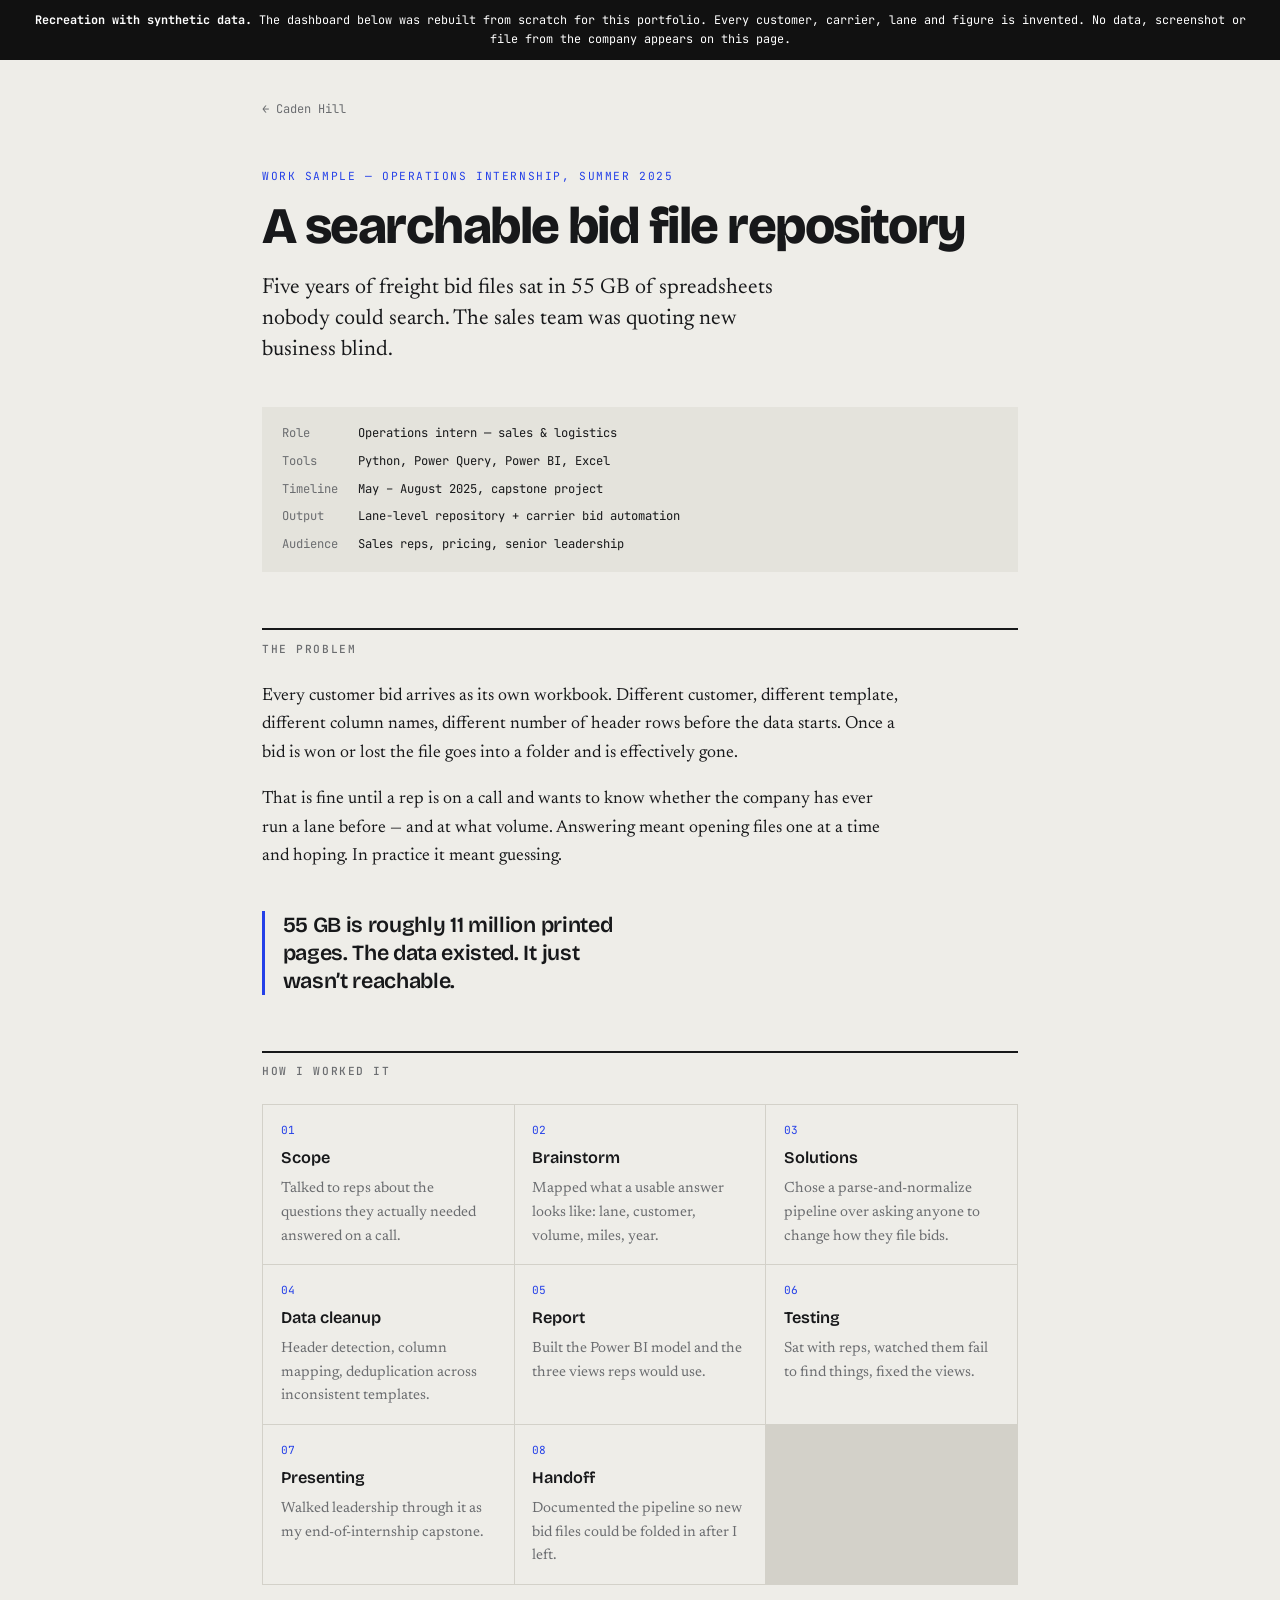
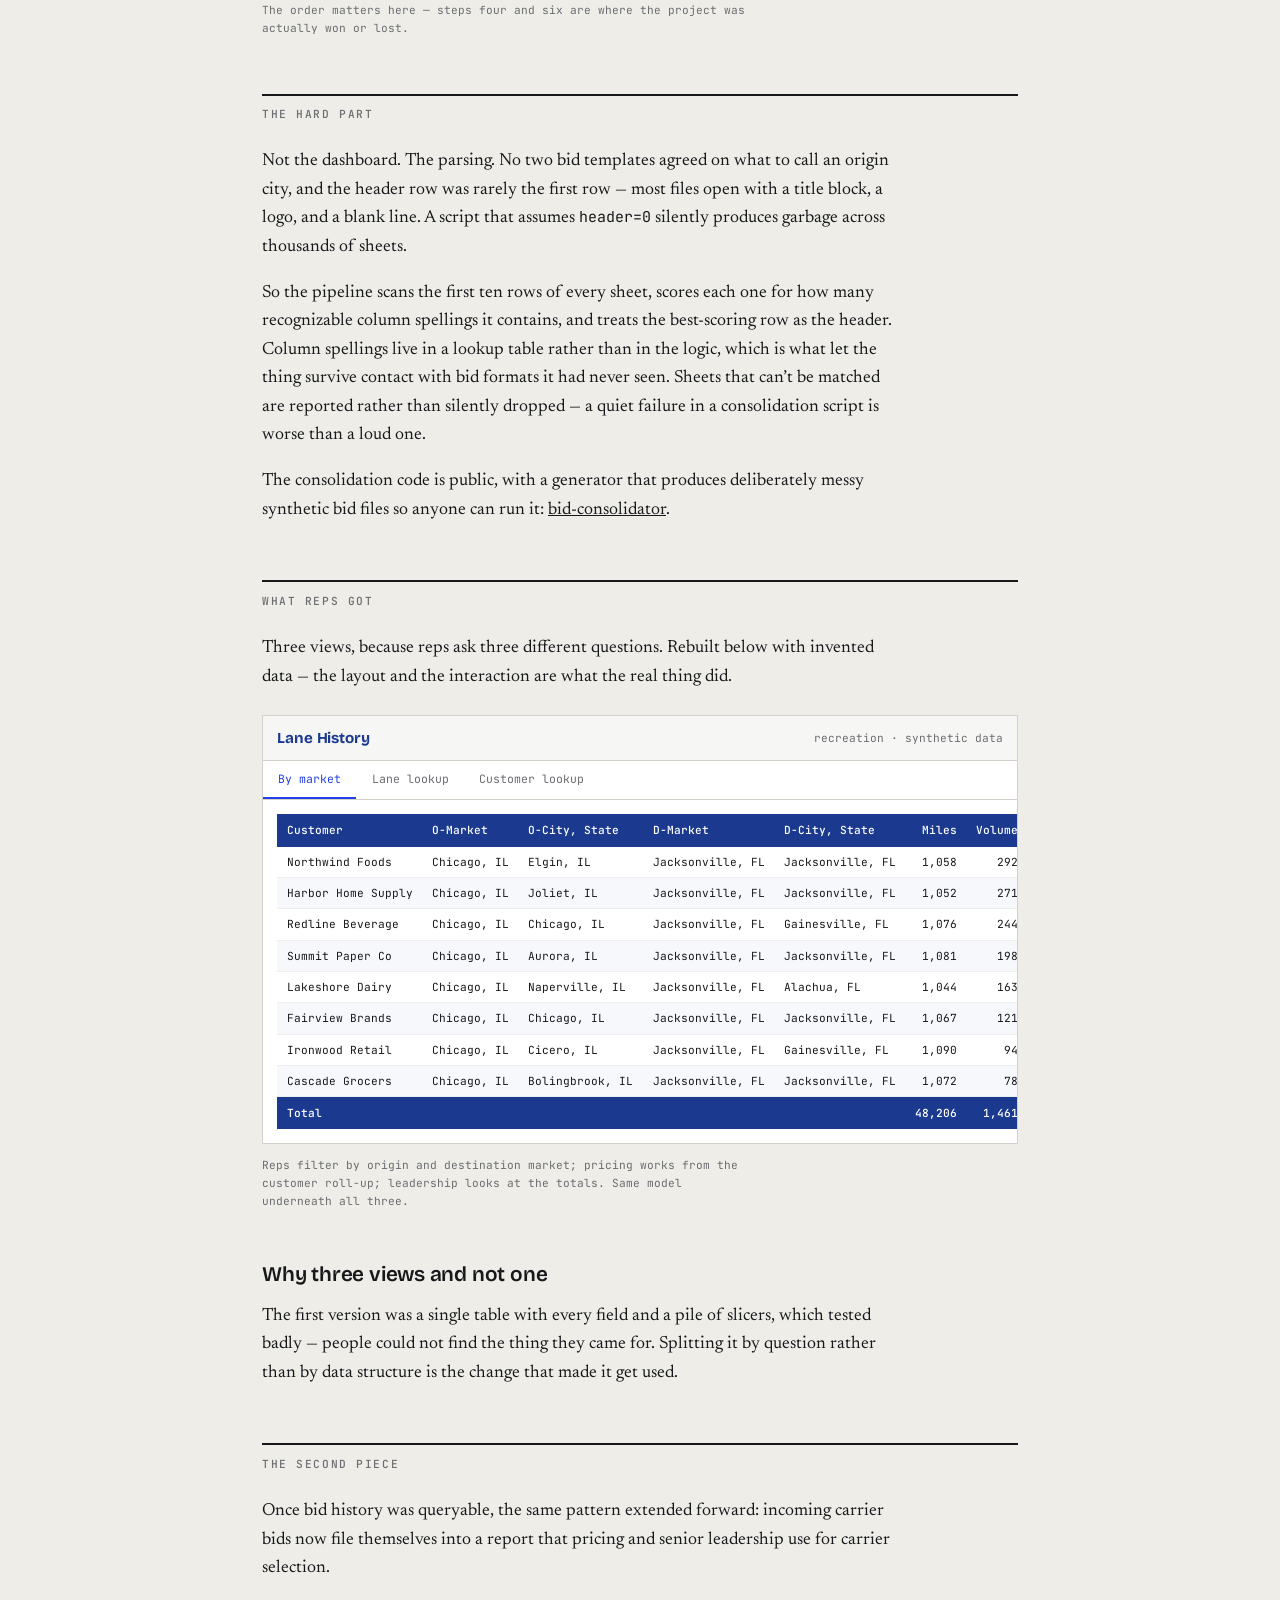
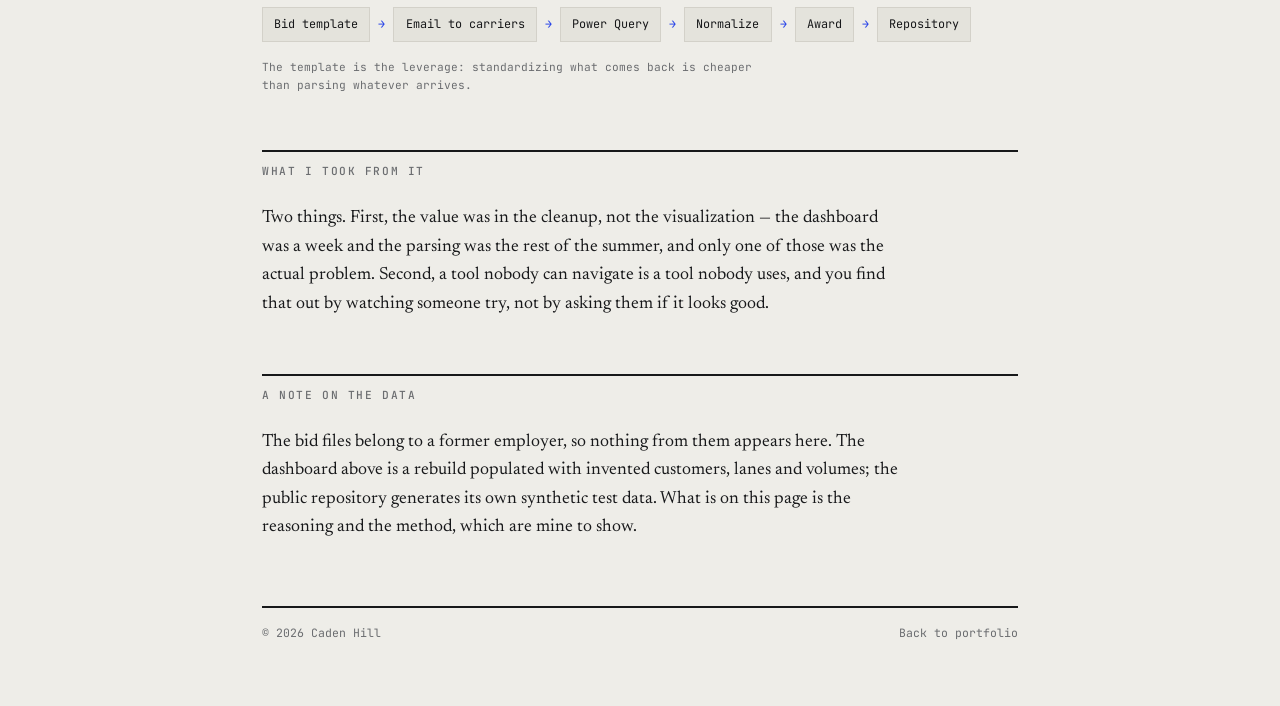
==== bid-repository.html @ 640c2d79 "Add files via upload" ====
<!DOCTYPE html>
<html lang="en">
<head>
<meta charset="utf-8">
<meta name="viewport" content="width=device-width, initial-scale=1">
<title>Searchable bid file repository — Caden Hill</title>
<meta name="description" content="Case study: turning 55 GB of unsearchable freight bid files into a lane-level Power BI repository the sales team could actually query.">

<link rel="preconnect" href="https://fonts.googleapis.com">
<link rel="preconnect" href="https://fonts.gstatic.com" crossorigin>
<link href="https://fonts.googleapis.com/css2?family=Bricolage+Grotesque:opsz,wght@12..96,400;12..96,600;12..96,800&family=Newsreader:ital,opsz,wght@0,6..72,400;0,6..72,500;1,6..72,400&family=JetBrains+Mono:wght@400;500&display=swap" rel="stylesheet">

<style>
  :root{
    --paper:#EEEDE8; --paper-2:#E4E3DC; --ink:#17181A; --muted:#6B6D70;
    --rule:#D3D1C9; --accent:#2440E8;
    --display:"Bricolage Grotesque",system-ui,sans-serif;
    --body:"Newsreader",Georgia,serif;
    --mono:"JetBrains Mono",ui-monospace,monospace;
  }
  *{box-sizing:border-box;}
  body{
    margin:0; background:var(--paper); color:var(--ink);
    font-family:var(--body); font-size:clamp(1rem,.95rem + .2vw,1.1rem);
    line-height:1.62; -webkit-font-smoothing:antialiased;
  }
  a{color:inherit;}
  :focus-visible{outline:2px solid var(--accent); outline-offset:3px;}

  .notice{
    background:#111; color:#fff; font-family:var(--mono);
    font-size:.74rem; line-height:1.6; padding:11px 20px; text-align:center;
  }
  .notice strong{color:#fff;}

  .wrap{max-width:820px; margin:0 auto; padding:0 clamp(1.25rem,5vw,2rem);}

  .back{
    display:inline-block; font-family:var(--mono); font-size:.75rem;
    text-decoration:none; color:var(--muted); margin:2.5rem 0 3rem;
  }
  .back:hover{color:var(--accent);}

  .eyebrow{
    font-family:var(--mono); font-size:.7rem; letter-spacing:.14em;
    text-transform:uppercase; color:var(--accent); margin:0 0 1rem;
  }
  h1{
    font-family:var(--display); font-weight:800;
    font-size:clamp(2.1rem,1.6rem + 2.4vw,3.2rem); line-height:1;
    letter-spacing:-.03em; margin:0 0 1.25rem;
  }
  .dek{
    font-size:clamp(1.1rem,1rem + .5vw,1.35rem); line-height:1.45;
    max-width:44ch; margin:0 0 2.5rem;
  }

  .spec{
    font-family:var(--mono); font-size:.76rem; background:var(--paper-2);
    padding:1.1rem 1.25rem; margin:0 0 3.5rem;
  }
  .spec dl{margin:0; display:grid; grid-template-columns:auto 1fr; gap:.5rem 1.25rem;}
  .spec dt{color:var(--muted);}
  .spec dd{margin:0;}

  h2{
    font-family:var(--mono); font-size:.7rem; letter-spacing:.14em;
    text-transform:uppercase; color:var(--muted); font-weight:500;
    border-top:2px solid var(--ink); padding-top:.6rem;
    margin:3.5rem 0 1.5rem;
  }
  h3{
    font-family:var(--display); font-weight:600;
    font-size:1.3rem; letter-spacing:-.01em; margin:2rem 0 .6rem;
  }
  p{margin:0 0 1.1rem; max-width:64ch;}
  .pull{
    font-family:var(--display); font-weight:600; font-size:1.35rem;
    line-height:1.3; letter-spacing:-.015em; max-width:26ch;
    border-left:3px solid var(--accent); padding-left:1.1rem;
    margin:2.5rem 0;
  }

  /* process sequence — order carries meaning here */
  ol.process{
    list-style:none; counter-reset:step; margin:0 0 1rem; padding:0;
    display:grid; grid-template-columns:repeat(auto-fit,minmax(210px,1fr)); gap:1px;
    background:var(--rule); border:1px solid var(--rule);
  }
  ol.process li{
    counter-increment:step; background:var(--paper); padding:1rem 1.1rem;
  }
  ol.process li::before{
    content:counter(step,decimal-leading-zero);
    display:block; font-family:var(--mono); font-size:.7rem;
    color:var(--accent); margin-bottom:.35rem;
  }
  ol.process b{font-family:var(--display); font-weight:600; font-size:1.02rem;}
  ol.process span{display:block; font-size:.92rem; color:var(--muted); margin-top:.2rem;}

  /* flow */
  .flow{
    display:flex; flex-wrap:wrap; align-items:center; gap:.5rem;
    font-family:var(--mono); font-size:.74rem; margin:1.5rem 0 1rem;
  }
  .flow i{font-style:normal; border:1px solid var(--rule); padding:.45rem .7rem; background:var(--paper-2);}
  .flow em{font-style:normal; color:var(--accent);}

  /* dashboard recreation */
  .demo{border:1px solid var(--rule); background:#fff; margin:1.5rem 0 .75rem; overflow:hidden;}
  .demo-bar{
    display:flex; align-items:center; justify-content:space-between; gap:1rem;
    background:#F6F6F4; border-bottom:1px solid var(--rule); padding:.6rem .9rem;
    font-family:var(--mono); font-size:.7rem; color:var(--muted);
  }
  .demo-bar b{font-family:var(--display); font-size:.95rem; color:#1B3A8F; letter-spacing:-.01em;}
  .tabs{display:flex; gap:0; border-bottom:1px solid var(--rule); flex-wrap:wrap;}
  .tabs button{
    font-family:var(--mono); font-size:.72rem; background:none; border:none;
    border-bottom:2px solid transparent; padding:.65rem .95rem; cursor:pointer; color:var(--muted);
  }
  .tabs button[aria-selected="true"]{color:var(--accent); border-bottom-color:var(--accent);}
  .demo-body{padding:.9rem; overflow-x:auto;}
  table{border-collapse:collapse; width:100%; font-family:var(--mono); font-size:.7rem; min-width:560px;}
  thead th{
    background:#1B3A8F; color:#fff; text-align:left; font-weight:500;
    padding:.45rem .6rem; white-space:nowrap;
  }
  tbody td{padding:.38rem .6rem; border-bottom:1px solid #EEE; white-space:nowrap;}
  tbody tr:nth-child(even){background:#F7F8FB;}
  td.num, th.num{text-align:right;}
  tfoot td{background:#1B3A8F; color:#fff; padding:.42rem .6rem; font-weight:500;}
  .caption{font-family:var(--mono); font-size:.7rem; color:var(--muted); margin:0 0 3rem; max-width:70ch;}

  footer{
    border-top:2px solid var(--ink); margin:4rem 0 0; padding:1rem 0 4rem;
    font-family:var(--mono); font-size:.72rem; color:var(--muted);
    display:flex; flex-wrap:wrap; gap:.5rem 1.5rem; justify-content:space-between;
  }
  footer a{text-decoration:none;}
  footer a:hover{color:var(--accent);}
</style>
</head>
<body>

<div class="notice">
  <strong>Recreation with synthetic data.</strong>
  The dashboard below was rebuilt from scratch for this portfolio. Every customer, carrier,
  lane and figure is invented. No data, screenshot or file from the company appears on this page.
</div>

<div class="wrap">

  <a class="back" href="index.html">&larr; Caden Hill</a>

  <p class="eyebrow">Work sample &mdash; operations internship, summer 2025</p>
  <h1>A searchable bid file repository</h1>
  <p class="dek">Five years of freight bid files sat in 55 GB of spreadsheets nobody could search. The sales team was quoting new business blind.</p>

  <div class="spec">
    <dl>
      <dt>Role</dt><dd>Operations intern &mdash; sales &amp; logistics</dd>
      <dt>Tools</dt><dd>Python, Power Query, Power BI, Excel</dd>
      <dt>Timeline</dt><dd>May &ndash; August 2025, capstone project</dd>
      <dt>Output</dt><dd>Lane-level repository + carrier bid automation</dd>
      <dt>Audience</dt><dd>Sales reps, pricing, senior leadership</dd>
    </dl>
  </div>

  <h2>The problem</h2>
  <p>Every customer bid arrives as its own workbook. Different customer, different template, different column names, different number of header rows before the data starts. Once a bid is won or lost the file goes into a folder and is effectively gone.</p>
  <p>That is fine until a rep is on a call and wants to know whether the company has ever run a lane before &mdash; and at what volume. Answering meant opening files one at a time and hoping. In practice it meant guessing.</p>

  <p class="pull">55 GB is roughly 11 million printed pages. The data existed. It just wasn&rsquo;t reachable.</p>

  <h2>How I worked it</h2>
  <ol class="process">
    <li><b>Scope</b><span>Talked to reps about the questions they actually needed answered on a call.</span></li>
    <li><b>Brainstorm</b><span>Mapped what a usable answer looks like: lane, customer, volume, miles, year.</span></li>
    <li><b>Solutions</b><span>Chose a parse-and-normalize pipeline over asking anyone to change how they file bids.</span></li>
    <li><b>Data cleanup</b><span>Header detection, column mapping, deduplication across inconsistent templates.</span></li>
    <li><b>Report</b><span>Built the Power BI model and the three views reps would use.</span></li>
    <li><b>Testing</b><span>Sat with reps, watched them fail to find things, fixed the views.</span></li>
    <li><b>Presenting</b><span>Walked leadership through it as my end-of-internship capstone.</span></li>
    <li><b>Handoff</b><span>Documented the pipeline so new bid files could be folded in after I left.</span></li>
  </ol>
  <p class="caption">The order matters here &mdash; steps four and six are where the project was actually won or lost.</p>

  <h2>The hard part</h2>
  <p>Not the dashboard. The parsing. No two bid templates agreed on what to call an origin city, and the header row was rarely the first row &mdash; most files open with a title block, a logo, and a blank line. A script that assumes <span style="font-family:var(--mono);font-size:.85em">header=0</span> silently produces garbage across thousands of sheets.</p>
  <p>So the pipeline scans the first ten rows of every sheet, scores each one for how many recognizable column spellings it contains, and treats the best-scoring row as the header. Column spellings live in a lookup table rather than in the logic, which is what let the thing survive contact with bid formats it had never seen. Sheets that can&rsquo;t be matched are reported rather than silently dropped &mdash; a quiet failure in a consolidation script is worse than a loud one.</p>
  <p>The consolidation code is public, with a generator that produces deliberately messy synthetic bid files so anyone can run it: <a href="https://github.com/YOURHANDLE/YOURHANDLE.github.io/tree/main/bid-consolidator">bid-consolidator</a>.</p>

  <h2>What reps got</h2>
  <p>Three views, because reps ask three different questions. Rebuilt below with invented data &mdash; the layout and the interaction are what the real thing did.</p>

  <div class="demo">
    <div class="demo-bar">
      <b>Lane History</b>
      <span>recreation &middot; synthetic data</span>
    </div>
    <div class="tabs" role="tablist">
      <button role="tab" aria-selected="true" data-view="market">By market</button>
      <button role="tab" aria-selected="false" data-view="lane">Lane lookup</button>
      <button role="tab" aria-selected="false" data-view="customer">Customer lookup</button>
    </div>
    <div class="demo-body">
      <table id="grid">
        <thead></thead>
        <tbody></tbody>
        <tfoot></tfoot>
      </table>
    </div>
  </div>
  <p class="caption">Reps filter by origin and destination market; pricing works from the customer roll-up; leadership looks at the totals. Same model underneath all three.</p>

  <h3>Why three views and not one</h3>
  <p>The first version was a single table with every field and a pile of slicers, which tested badly &mdash; people could not find the thing they came for. Splitting it by question rather than by data structure is the change that made it get used.</p>

  <h2>The second piece</h2>
  <p>Once bid history was queryable, the same pattern extended forward: incoming carrier bids now file themselves into a report that pricing and senior leadership use for carrier selection.</p>
  <div class="flow">
    <i>Bid template</i><em>&rarr;</em><i>Email to carriers</i><em>&rarr;</em><i>Power Query</i><em>&rarr;</em><i>Normalize</i><em>&rarr;</em><i>Award</i><em>&rarr;</em><i>Repository</i>
  </div>
  <p class="caption">The template is the leverage: standardizing what comes back is cheaper than parsing whatever arrives.</p>

  <h2>What I took from it</h2>
  <p>Two things. First, the value was in the cleanup, not the visualization &mdash; the dashboard was a week and the parsing was the rest of the summer, and only one of those was the actual problem. Second, a tool nobody can navigate is a tool nobody uses, and you find that out by watching someone try, not by asking them if it looks good.</p>

  <h2>A note on the data</h2>
  <p>The bid files belong to a former employer, so nothing from them appears here. The dashboard above is a rebuild populated with invented customers, lanes and volumes; the public repository generates its own synthetic test data. What is on this page is the reasoning and the method, which are mine to show.</p>

  <footer>
    <span>&copy; 2026 Caden Hill</span>
    <span><a href="index.html">Back to portfolio</a></span>
  </footer>
</div>

<script>
const DATA = {
  market: {
    cols: ["Customer", "O-Market", "O-City, State", "D-Market", "D-City, State", "Miles", "Volume", "Year"],
    num: [5, 6, 7],
    rows: [
      ["Northwind Foods", "Chicago, IL", "Elgin, IL", "Jacksonville, FL", "Jacksonville, FL", "1,058", "292", "2021"],
      ["Harbor Home Supply", "Chicago, IL", "Joliet, IL", "Jacksonville, FL", "Jacksonville, FL", "1,052", "271", "2021"],
      ["Redline Beverage", "Chicago, IL", "Chicago, IL", "Jacksonville, FL", "Gainesville, FL", "1,076", "244", "2020"],
      ["Summit Paper Co", "Chicago, IL", "Aurora, IL", "Jacksonville, FL", "Jacksonville, FL", "1,081", "198", "2021"],
      ["Lakeshore Dairy", "Chicago, IL", "Naperville, IL", "Jacksonville, FL", "Alachua, FL", "1,044", "163", "2019"],
      ["Fairview Brands", "Chicago, IL", "Chicago, IL", "Jacksonville, FL", "Jacksonville, FL", "1,067", "121", "2021"],
      ["Ironwood Retail", "Chicago, IL", "Cicero, IL", "Jacksonville, FL", "Gainesville, FL", "1,090", "94", "2018"],
      ["Cascade Grocers", "Chicago, IL", "Bolingbrook, IL", "Jacksonville, FL", "Jacksonville, FL", "1,072", "78", "2020"]
    ],
    foot: ["Total", "", "", "", "", "48,206", "1,461", ""]
  },
  lane: {
    cols: ["Lane", "Lane count", "Volume", "Miles"],
    num: [1, 2, 3],
    rows: [
      ["Aurora, IL &rarr; Jacksonville, FL", "6", "412", "6,486"],
      ["Bolingbrook, IL &rarr; Gainesville, FL", "4", "188", "4,288"],
      ["Chicago, IL &rarr; Alachua, FL", "3", "141", "3,132"],
      ["Cicero, IL &rarr; Jacksonville, FL", "3", "97", "3,270"],
      ["Elgin, IL &rarr; Jacksonville, FL", "5", "292", "5,290"],
      ["Joliet, IL &rarr; Jacksonville, FL", "2", "271", "2,104"],
      ["Naperville, IL &rarr; Gainesville, FL", "2", "163", "2,088"],
      ["Waukegan, IL &rarr; Ocala, FL", "1", "34", "1,112"]
    ],
    foot: ["Total", "26", "1,598", "27,770"]
  },
  customer: {
    cols: ["Customer", "Lane count", "Volume", "Miles"],
    num: [1, 2, 3],
    rows: [
      ["Harbor Home Supply", "4,061", "182,318", "4,203,364"],
      ["Northwind Foods", "3,092", "155,855", "3,882,960"],
      ["Redline Beverage", "2,078", "141,096", "2,926,763"],
      ["Ironwood Retail", "1,719", "92,617", "2,372,795"],
      ["Cascade Grocers", "1,614", "94,878", "1,953,868"],
      ["Summit Paper Co", "1,163", "88,052", "1,325,059"],
      ["Fairview Brands", "1,045", "77,134", "1,479,359"],
      ["Lakeshore Dairy", "802", "71,159", "946,296"]
    ],
    foot: ["Total", "15,574", "903,109", "19,090,464"]
  }
};

const grid = document.getElementById("grid");

function render(view) {
  const d = DATA[view];
  grid.tHead.innerHTML = "<tr>" + d.cols
    .map((c, i) => `<th class="${d.num.includes(i) ? "num" : ""}">${c}</th>`).join("") + "</tr>";
  grid.tBodies[0].innerHTML = d.rows
    .map(r => "<tr>" + r.map((c, i) => `<td class="${d.num.includes(i) ? "num" : ""}">${c}</td>`).join("") + "</tr>")
    .join("");
  grid.tFoot.innerHTML = "<tr>" + d.foot
    .map((c, i) => `<td class="${d.num.includes(i) ? "num" : ""}">${c}</td>`).join("") + "</tr>";
}

document.querySelectorAll(".tabs button").forEach(btn => {
  btn.addEventListener("click", () => {
    document.querySelectorAll(".tabs button")
      .forEach(b => b.setAttribute("aria-selected", String(b === btn)));
    render(btn.dataset.view);
  });
});

render("market");
</script>

</body>
</html>
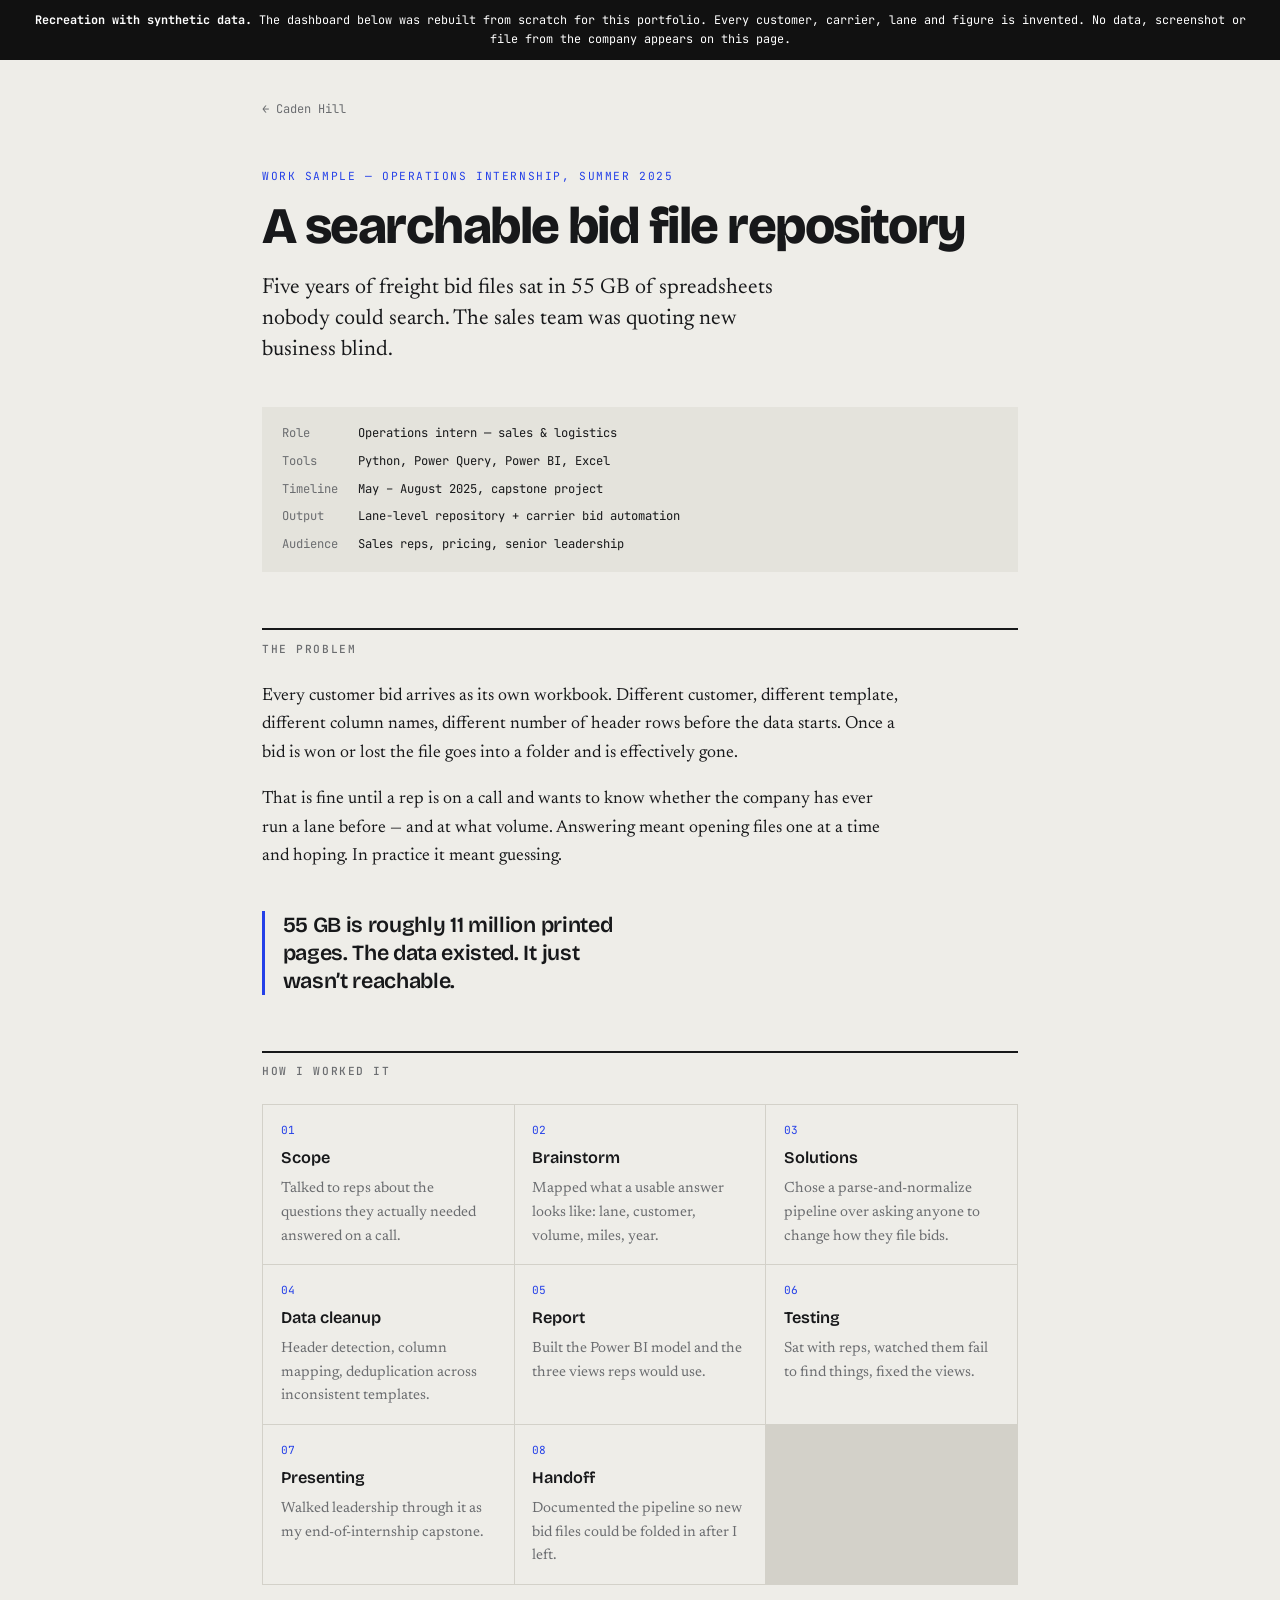
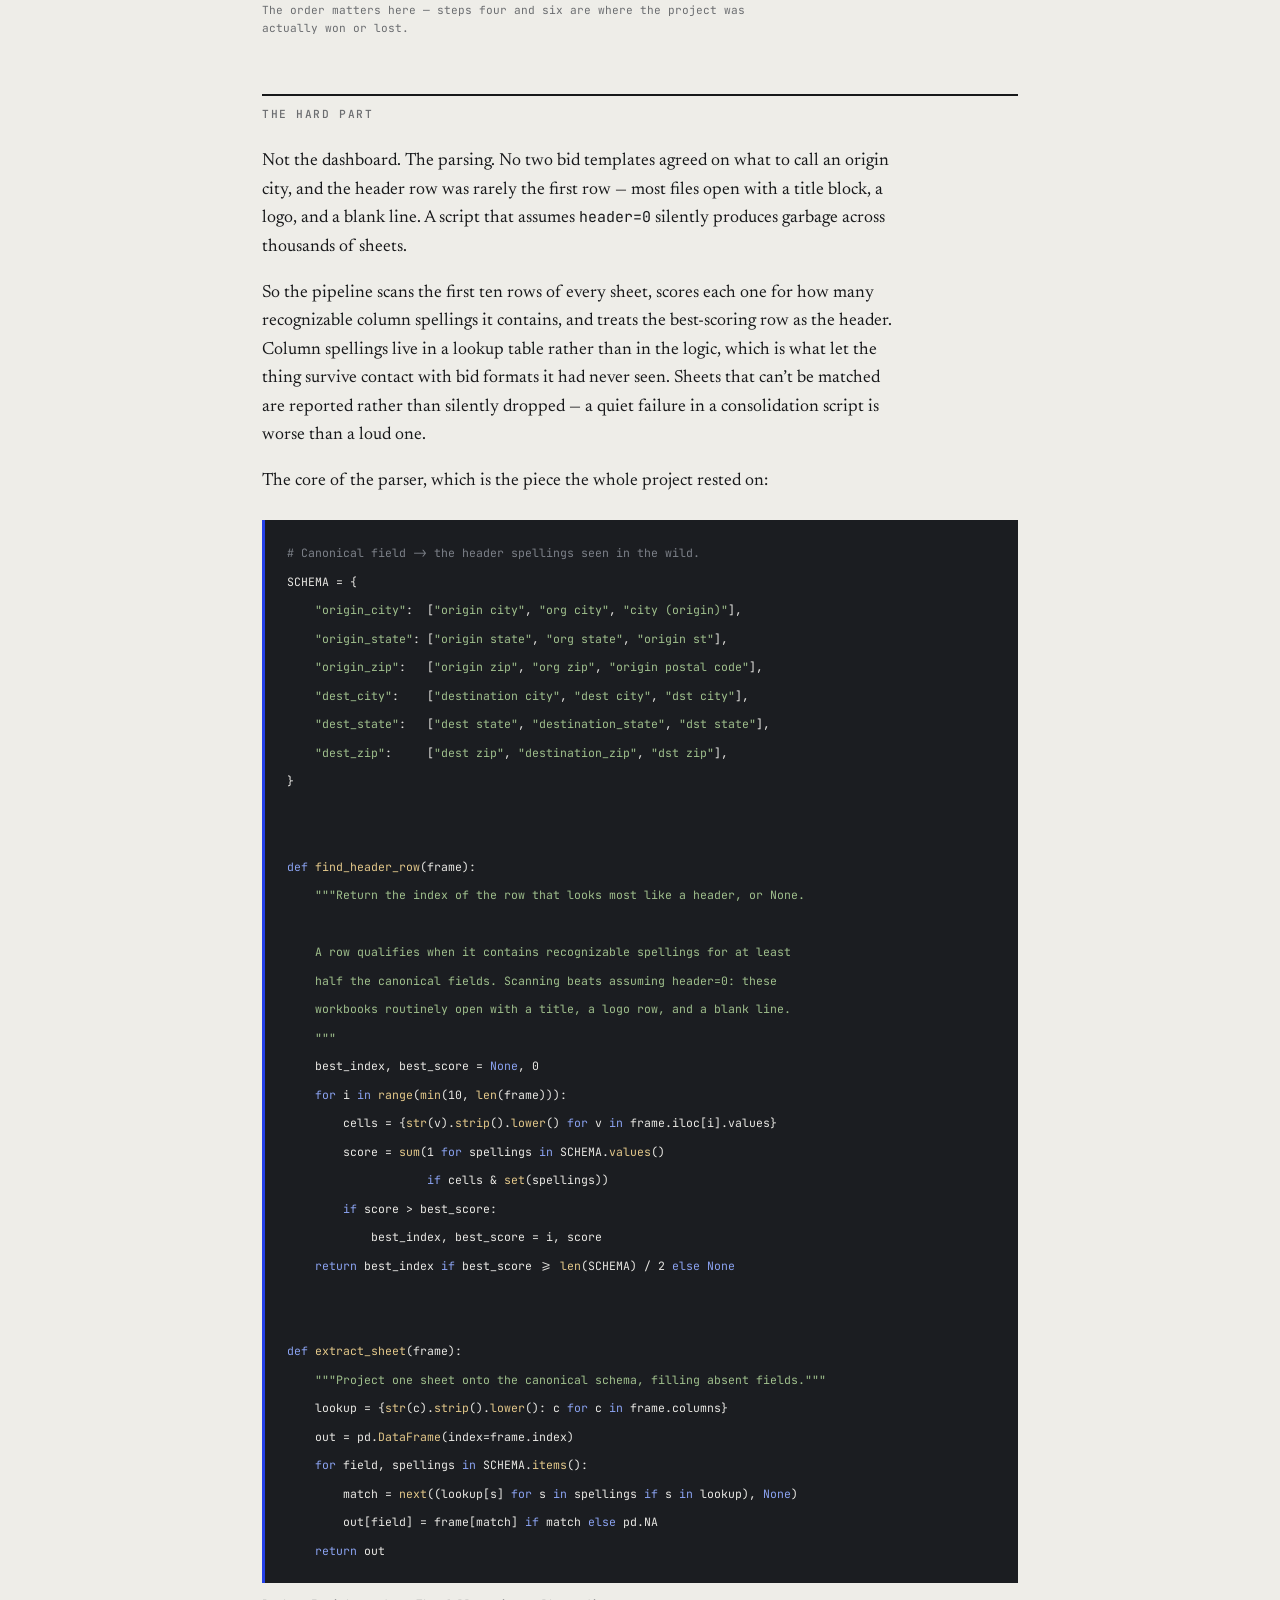
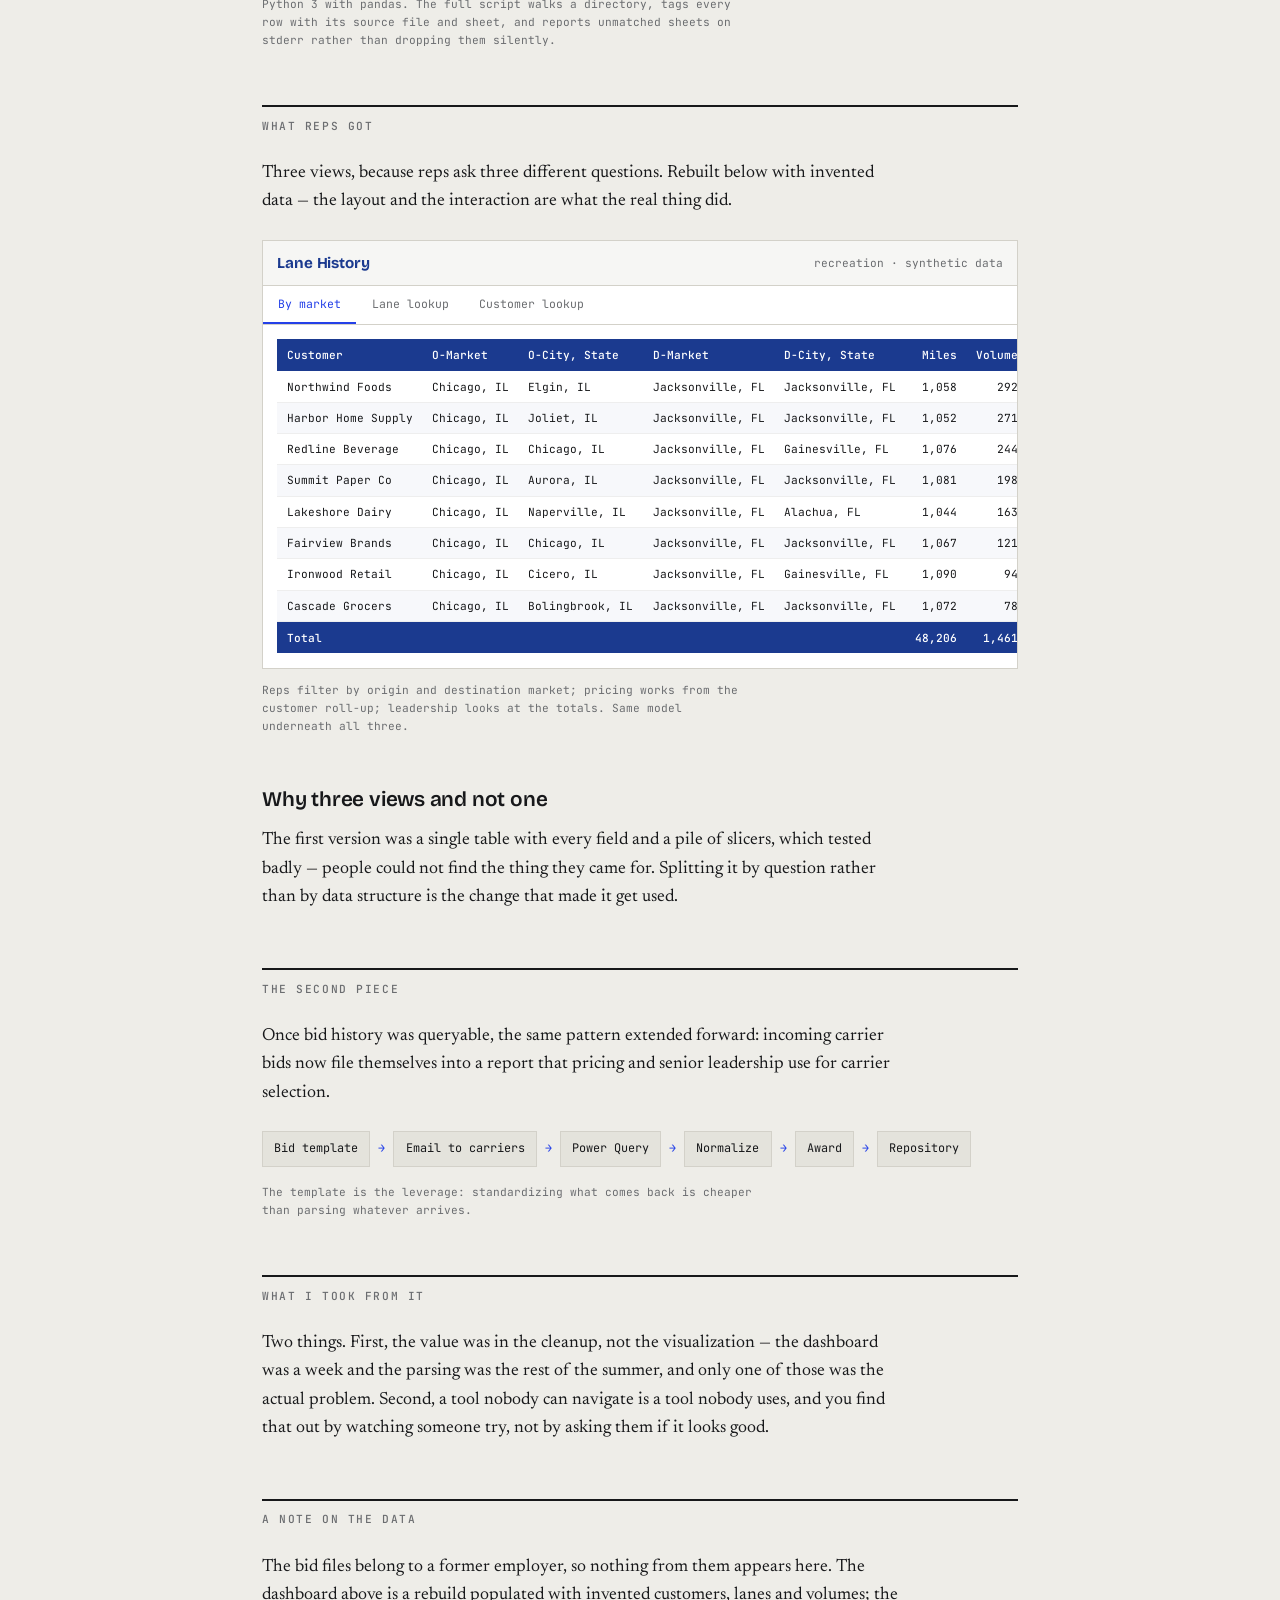
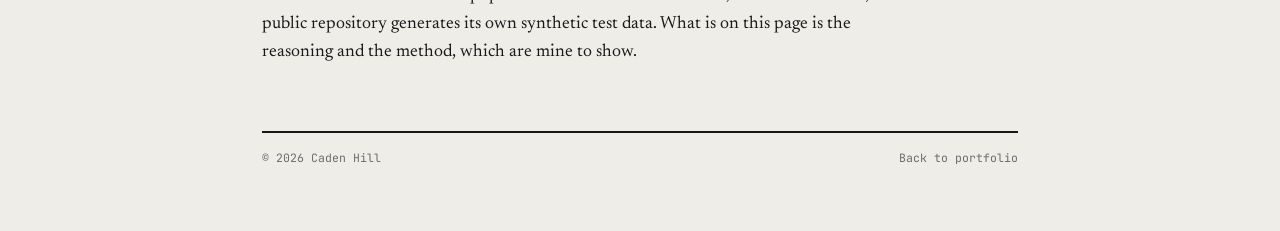
==== commit f0a16d82: "Add files via upload" ====
--- a/bid-repository.html
+++ b/bid-repository.html
@@ -131,6 +131,20 @@
   td.num, th.num{text-align:right;}
   tfoot td{background:#1B3A8F; color:#fff; padding:.42rem .6rem; font-weight:500;}
   .caption{font-family:var(--mono); font-size:.7rem; color:var(--muted); margin:0 0 3rem; max-width:70ch;}
+
+  .code{
+    background:#1B1D21; margin:1.5rem 0 .75rem; overflow-x:auto;
+    border-left:3px solid var(--accent);
+  }
+  .code pre{margin:0; padding:1.15rem 1.35rem;}
+  .code code{
+    font-family:var(--mono); font-size:.72rem; line-height:1.65;
+    color:#E8E7E3; white-space:pre;
+  }
+  .code .c{color:#7C8088;}
+  .code .s{color:#9FBF8C;}
+  .code .k{color:#8AA2F0;}
+  .code .f{color:#E3C88A;}
 
   footer{
     border-top:2px solid var(--ink); margin:4rem 0 0; padding:1rem 0 4rem;
@@ -189,7 +203,47 @@
   <h2>The hard part</h2>
   <p>Not the dashboard. The parsing. No two bid templates agreed on what to call an origin city, and the header row was rarely the first row &mdash; most files open with a title block, a logo, and a blank line. A script that assumes <span style="font-family:var(--mono);font-size:.85em">header=0</span> silently produces garbage across thousands of sheets.</p>
   <p>So the pipeline scans the first ten rows of every sheet, scores each one for how many recognizable column spellings it contains, and treats the best-scoring row as the header. Column spellings live in a lookup table rather than in the logic, which is what let the thing survive contact with bid formats it had never seen. Sheets that can&rsquo;t be matched are reported rather than silently dropped &mdash; a quiet failure in a consolidation script is worse than a loud one.</p>
-  <p>The consolidation code is public, with a generator that produces deliberately messy synthetic bid files so anyone can run it: <a href="https://github.com/YOURHANDLE/YOURHANDLE.github.io/tree/main/bid-consolidator">bid-consolidator</a>.</p>
+  <p>The core of the parser, which is the piece the whole project rested on:</p>
+
+  <div class="code">
+<pre><code><span class="c"># Canonical field -&gt; the header spellings seen in the wild.</span>
+SCHEMA = {
+    <span class="s">"origin_city"</span>:  [<span class="s">"origin city"</span>, <span class="s">"org city"</span>, <span class="s">"city (origin)"</span>],
+    <span class="s">"origin_state"</span>: [<span class="s">"origin state"</span>, <span class="s">"org state"</span>, <span class="s">"origin st"</span>],
+    <span class="s">"origin_zip"</span>:   [<span class="s">"origin zip"</span>, <span class="s">"org zip"</span>, <span class="s">"origin postal code"</span>],
+    <span class="s">"dest_city"</span>:    [<span class="s">"destination city"</span>, <span class="s">"dest city"</span>, <span class="s">"dst city"</span>],
+    <span class="s">"dest_state"</span>:   [<span class="s">"dest state"</span>, <span class="s">"destination_state"</span>, <span class="s">"dst state"</span>],
+    <span class="s">"dest_zip"</span>:     [<span class="s">"dest zip"</span>, <span class="s">"destination_zip"</span>, <span class="s">"dst zip"</span>],
+}
+
+
+<span class="k">def</span> <span class="f">find_header_row</span>(frame):
+    <span class="s">"""Return the index of the row that looks most like a header, or None.
+
+    A row qualifies when it contains recognizable spellings for at least
+    half the canonical fields. Scanning beats assuming header=0: these
+    workbooks routinely open with a title, a logo row, and a blank line.
+    """</span>
+    best_index, best_score = <span class="k">None</span>, 0
+    <span class="k">for</span> i <span class="k">in</span> <span class="f">range</span>(<span class="f">min</span>(10, <span class="f">len</span>(frame))):
+        cells = {<span class="f">str</span>(v).<span class="f">strip</span>().<span class="f">lower</span>() <span class="k">for</span> v <span class="k">in</span> frame.iloc[i].values}
+        score = <span class="f">sum</span>(1 <span class="k">for</span> spellings <span class="k">in</span> SCHEMA.<span class="f">values</span>()
+                    <span class="k">if</span> cells &amp; <span class="f">set</span>(spellings))
+        <span class="k">if</span> score &gt; best_score:
+            best_index, best_score = i, score
+    <span class="k">return</span> best_index <span class="k">if</span> best_score &gt;= <span class="f">len</span>(SCHEMA) / 2 <span class="k">else</span> <span class="k">None</span>
+
+
+<span class="k">def</span> <span class="f">extract_sheet</span>(frame):
+    <span class="s">"""Project one sheet onto the canonical schema, filling absent fields."""</span>
+    lookup = {<span class="f">str</span>(c).<span class="f">strip</span>().<span class="f">lower</span>(): c <span class="k">for</span> c <span class="k">in</span> frame.columns}
+    out = pd.<span class="f">DataFrame</span>(index=frame.index)
+    <span class="k">for</span> field, spellings <span class="k">in</span> SCHEMA.<span class="f">items</span>():
+        match = <span class="f">next</span>((lookup[s] <span class="k">for</span> s <span class="k">in</span> spellings <span class="k">if</span> s <span class="k">in</span> lookup), <span class="k">None</span>)
+        out[field] = frame[match] <span class="k">if</span> match <span class="k">else</span> pd.NA
+    <span class="k">return</span> out</code></pre>
+  </div>
+  <p class="caption">Python 3 with pandas. The full script walks a directory, tags every row with its source file and sheet, and reports unmatched sheets on stderr rather than dropping them silently.</p>
 
   <h2>What reps got</h2>
   <p>Three views, because reps ask three different questions. Rebuilt below with invented data &mdash; the layout and the interaction are what the real thing did.</p>
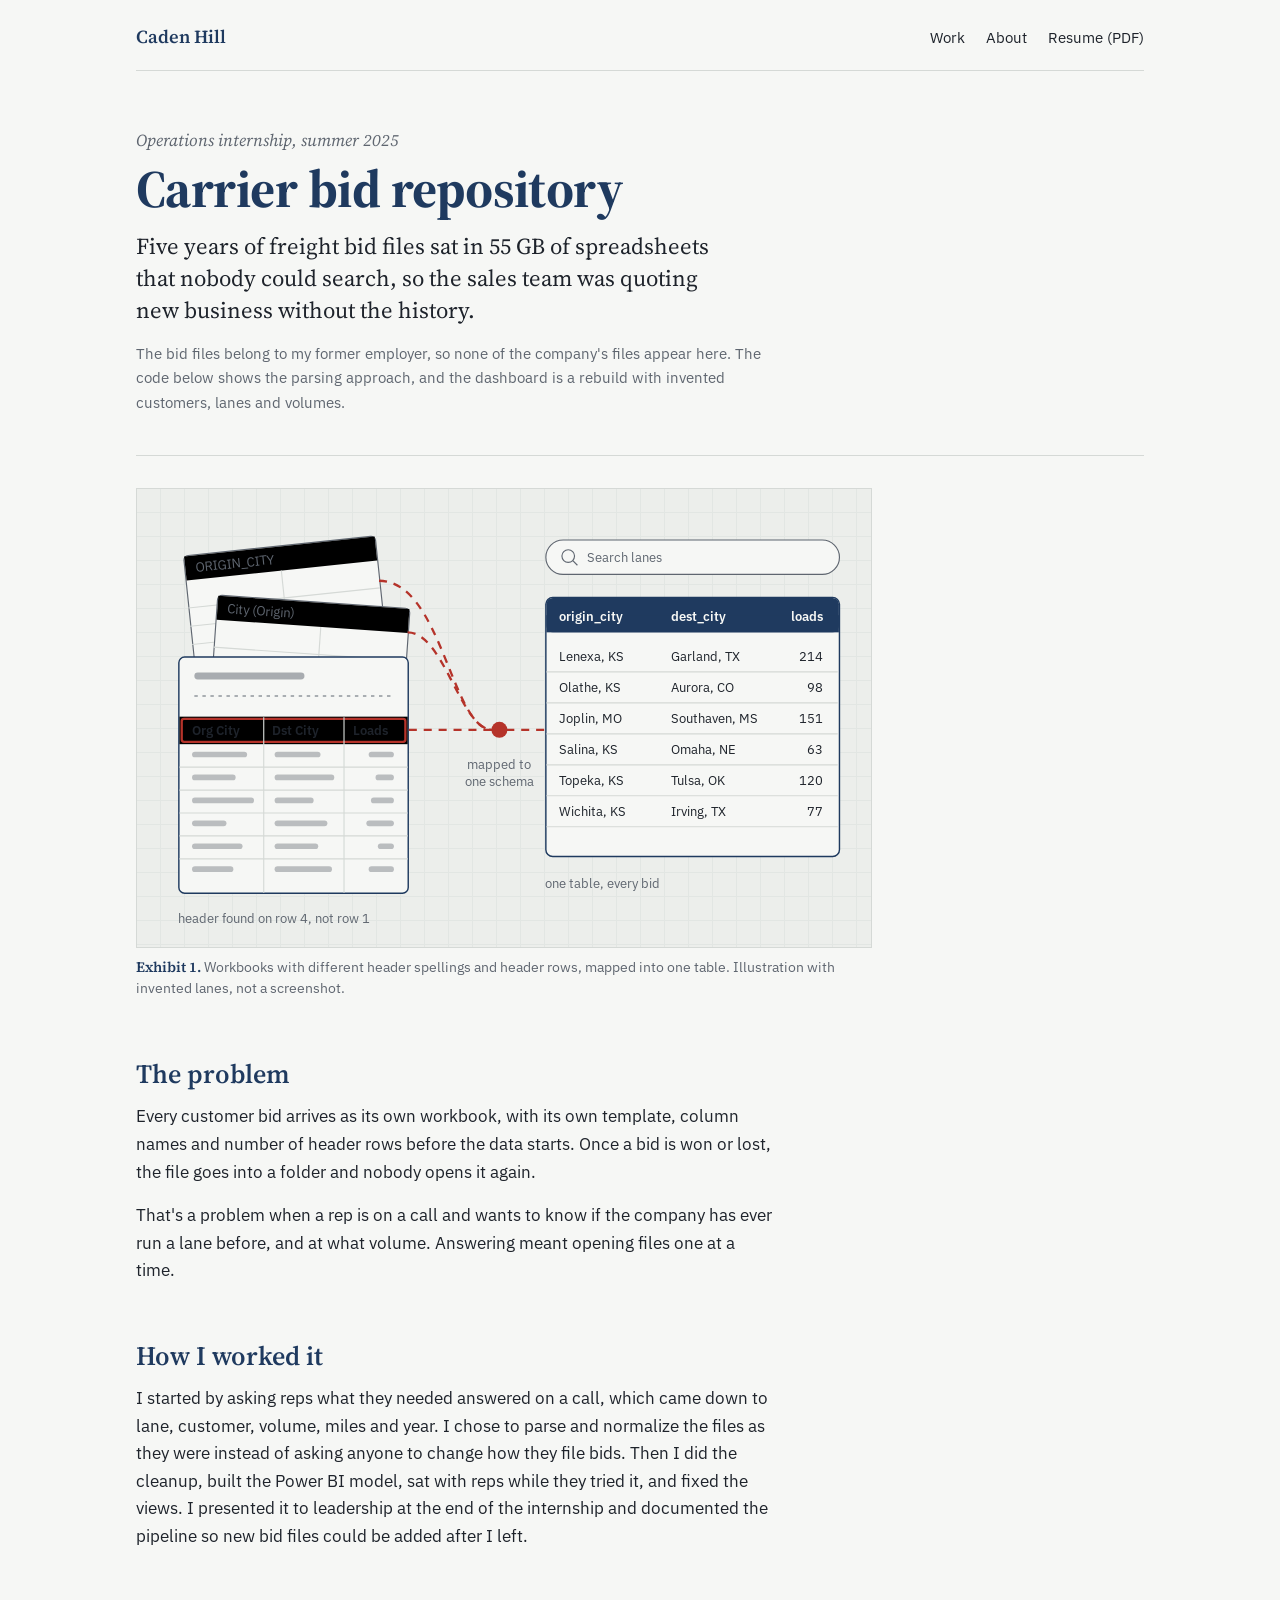
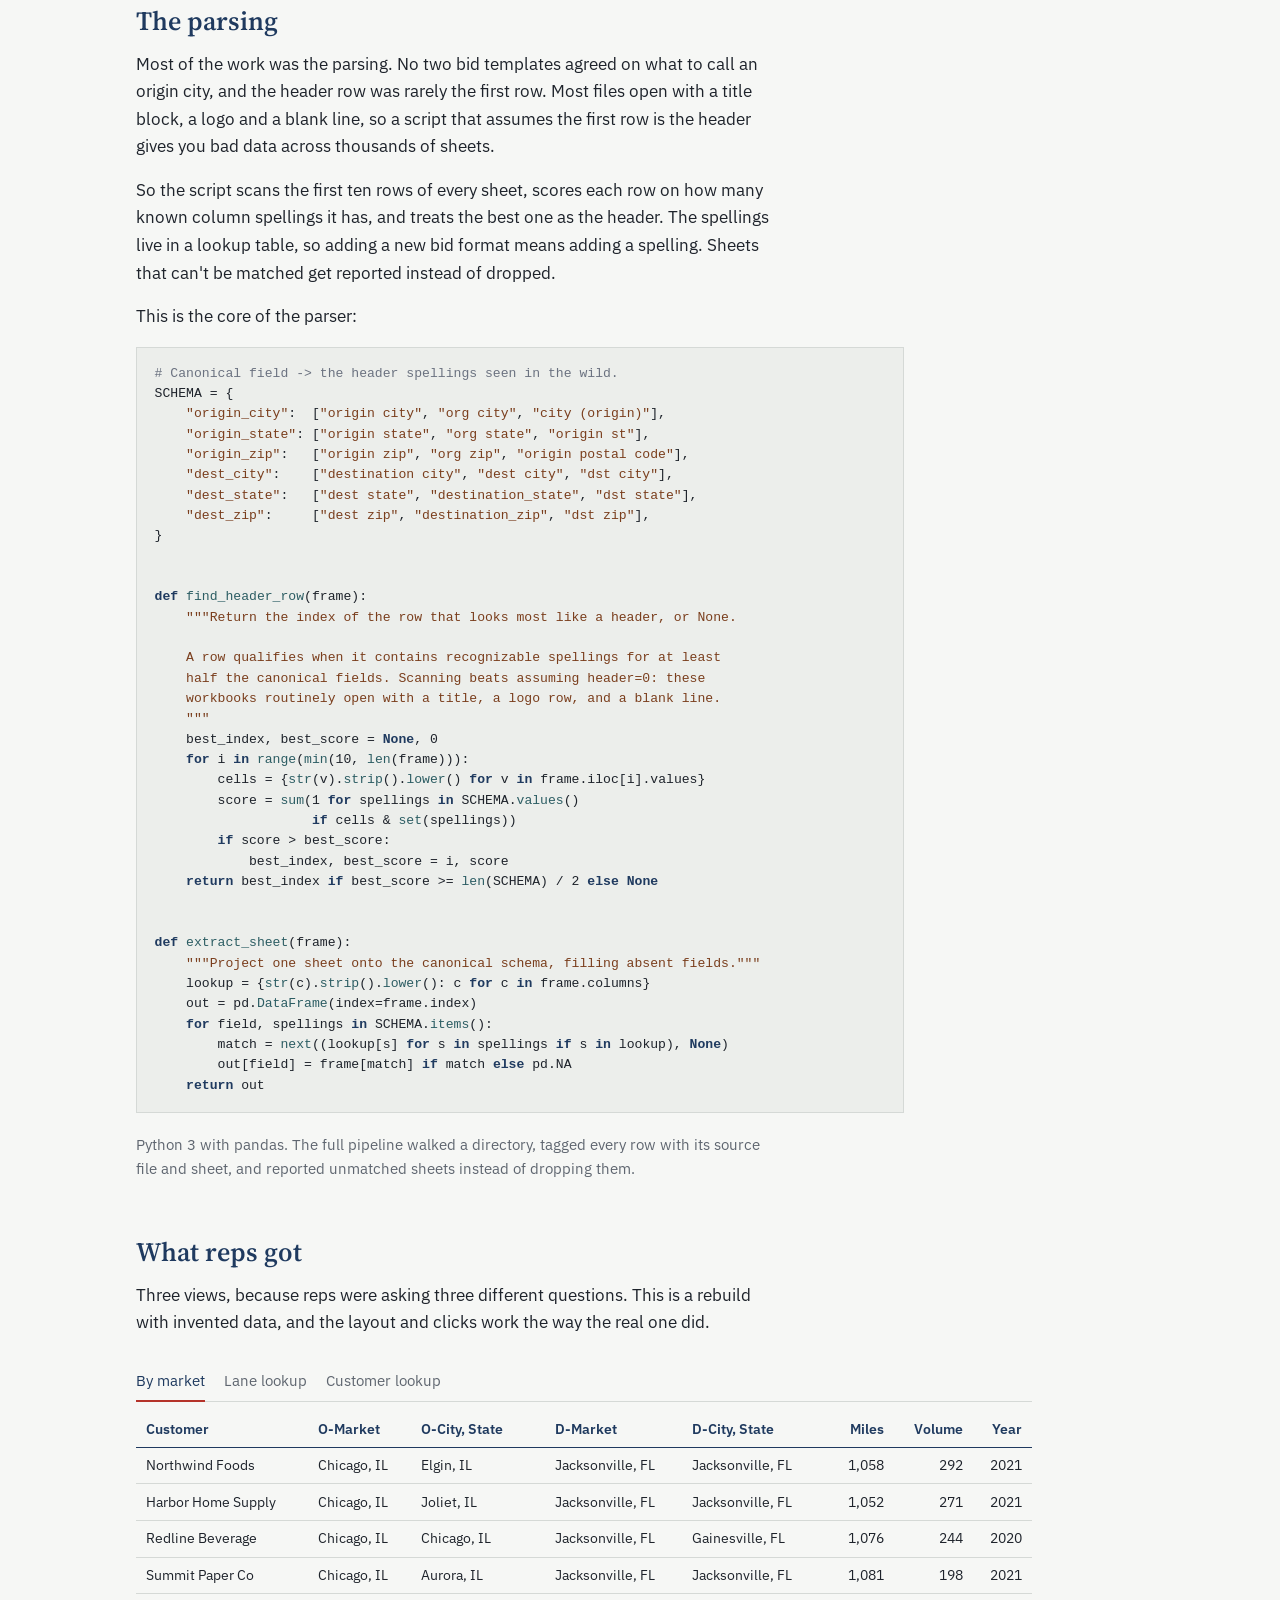
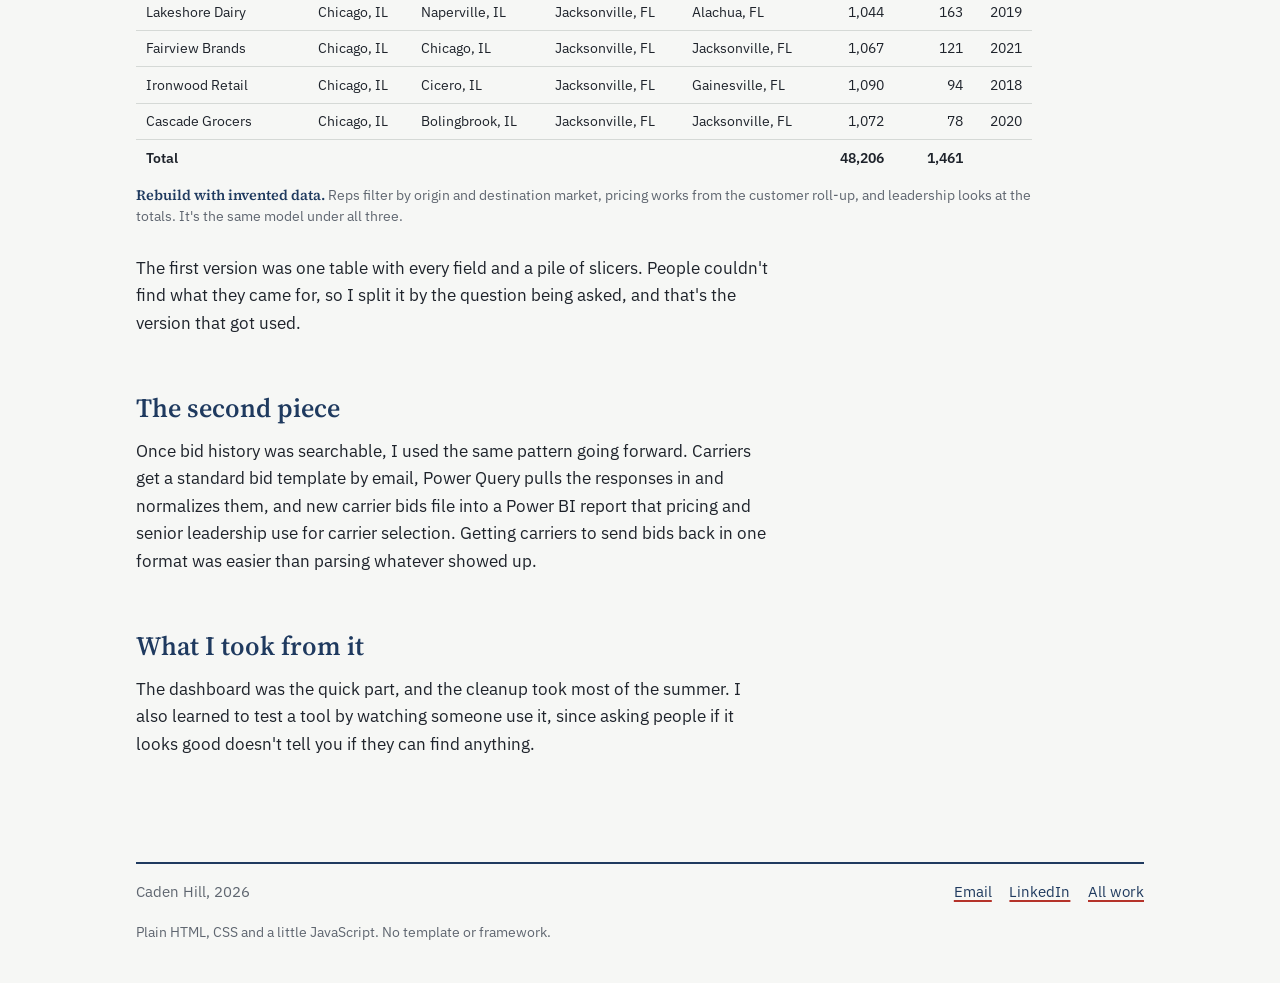
==== commit ba542c03: "Portfolio site" ====
--- a/bid-repository.html
+++ b/bid-repository.html
@@ -3,210 +3,123 @@
 <head>
 <meta charset="utf-8">
 <meta name="viewport" content="width=device-width, initial-scale=1">
-<title>Searchable bid file repository — Caden Hill</title>
-<meta name="description" content="Case study: turning 55 GB of unsearchable freight bid files into a lane-level Power BI repository the sales team could actually query.">
-
-<link rel="preconnect" href="https://fonts.googleapis.com">
-<link rel="preconnect" href="https://fonts.gstatic.com" crossorigin>
-<link href="https://fonts.googleapis.com/css2?family=Bricolage+Grotesque:opsz,wght@12..96,400;12..96,600;12..96,800&family=Newsreader:ital,opsz,wght@0,6..72,400;0,6..72,500;1,6..72,400&family=JetBrains+Mono:wght@400;500&display=swap" rel="stylesheet">
-
+<title>Carrier bid repository · Caden Hill</title>
+<meta name="description" content="A Python pipeline that turned 55 GB of freight bid files into one searchable dataset in Power BI, from an operations internship in 2025.">
+<link rel="stylesheet" href="style.css">
 <style>
-  :root{
-    --paper:#EEEDE8; --paper-2:#E4E3DC; --ink:#17181A; --muted:#6B6D70;
-    --rule:#D3D1C9; --accent:#2440E8;
-    --display:"Bricolage Grotesque",system-ui,sans-serif;
-    --body:"Newsreader",Georgia,serif;
-    --mono:"JetBrains Mono",ui-monospace,monospace;
-  }
-  *{box-sizing:border-box;}
-  body{
-    margin:0; background:var(--paper); color:var(--ink);
-    font-family:var(--body); font-size:clamp(1rem,.95rem + .2vw,1.1rem);
-    line-height:1.62; -webkit-font-smoothing:antialiased;
-  }
-  a{color:inherit;}
-  :focus-visible{outline:2px solid var(--accent); outline-offset:3px;}
-
-  .notice{
-    background:#111; color:#fff; font-family:var(--mono);
-    font-size:.74rem; line-height:1.6; padding:11px 20px; text-align:center;
-  }
-  .notice strong{color:#fff;}
-
-  .wrap{max-width:820px; margin:0 auto; padding:0 clamp(1.25rem,5vw,2rem);}
-
-  .back{
-    display:inline-block; font-family:var(--mono); font-size:.75rem;
-    text-decoration:none; color:var(--muted); margin:2.5rem 0 3rem;
-  }
-  .back:hover{color:var(--accent);}
-
-  .eyebrow{
-    font-family:var(--mono); font-size:.7rem; letter-spacing:.14em;
-    text-transform:uppercase; color:var(--accent); margin:0 0 1rem;
-  }
-  h1{
-    font-family:var(--display); font-weight:800;
-    font-size:clamp(2.1rem,1.6rem + 2.4vw,3.2rem); line-height:1;
-    letter-spacing:-.03em; margin:0 0 1.25rem;
-  }
-  .dek{
-    font-size:clamp(1.1rem,1rem + .5vw,1.35rem); line-height:1.45;
-    max-width:44ch; margin:0 0 2.5rem;
-  }
-
-  .spec{
-    font-family:var(--mono); font-size:.76rem; background:var(--paper-2);
-    padding:1.1rem 1.25rem; margin:0 0 3.5rem;
-  }
-  .spec dl{margin:0; display:grid; grid-template-columns:auto 1fr; gap:.5rem 1.25rem;}
-  .spec dt{color:var(--muted);}
-  .spec dd{margin:0;}
-
-  h2{
-    font-family:var(--mono); font-size:.7rem; letter-spacing:.14em;
-    text-transform:uppercase; color:var(--muted); font-weight:500;
-    border-top:2px solid var(--ink); padding-top:.6rem;
-    margin:3.5rem 0 1.5rem;
-  }
-  h3{
-    font-family:var(--display); font-weight:600;
-    font-size:1.3rem; letter-spacing:-.01em; margin:2rem 0 .6rem;
-  }
-  p{margin:0 0 1.1rem; max-width:64ch;}
-  .pull{
-    font-family:var(--display); font-weight:600; font-size:1.35rem;
-    line-height:1.3; letter-spacing:-.015em; max-width:26ch;
-    border-left:3px solid var(--accent); padding-left:1.1rem;
-    margin:2.5rem 0;
-  }
-
-  /* process sequence — order carries meaning here */
-  ol.process{
-    list-style:none; counter-reset:step; margin:0 0 1rem; padding:0;
-    display:grid; grid-template-columns:repeat(auto-fit,minmax(210px,1fr)); gap:1px;
-    background:var(--rule); border:1px solid var(--rule);
-  }
-  ol.process li{
-    counter-increment:step; background:var(--paper); padding:1rem 1.1rem;
-  }
-  ol.process li::before{
-    content:counter(step,decimal-leading-zero);
-    display:block; font-family:var(--mono); font-size:.7rem;
-    color:var(--accent); margin-bottom:.35rem;
-  }
-  ol.process b{font-family:var(--display); font-weight:600; font-size:1.02rem;}
-  ol.process span{display:block; font-size:.92rem; color:var(--muted); margin-top:.2rem;}
-
-  /* flow */
-  .flow{
-    display:flex; flex-wrap:wrap; align-items:center; gap:.5rem;
-    font-family:var(--mono); font-size:.74rem; margin:1.5rem 0 1rem;
-  }
-  .flow i{font-style:normal; border:1px solid var(--rule); padding:.45rem .7rem; background:var(--paper-2);}
-  .flow em{font-style:normal; color:var(--accent);}
-
-  /* dashboard recreation */
-  .demo{border:1px solid var(--rule); background:#fff; margin:1.5rem 0 .75rem; overflow:hidden;}
-  .demo-bar{
-    display:flex; align-items:center; justify-content:space-between; gap:1rem;
-    background:#F6F6F4; border-bottom:1px solid var(--rule); padding:.6rem .9rem;
-    font-family:var(--mono); font-size:.7rem; color:var(--muted);
-  }
-  .demo-bar b{font-family:var(--display); font-size:.95rem; color:#1B3A8F; letter-spacing:-.01em;}
-  .tabs{display:flex; gap:0; border-bottom:1px solid var(--rule); flex-wrap:wrap;}
-  .tabs button{
-    font-family:var(--mono); font-size:.72rem; background:none; border:none;
-    border-bottom:2px solid transparent; padding:.65rem .95rem; cursor:pointer; color:var(--muted);
-  }
-  .tabs button[aria-selected="true"]{color:var(--accent); border-bottom-color:var(--accent);}
-  .demo-body{padding:.9rem; overflow-x:auto;}
-  table{border-collapse:collapse; width:100%; font-family:var(--mono); font-size:.7rem; min-width:560px;}
-  thead th{
-    background:#1B3A8F; color:#fff; text-align:left; font-weight:500;
-    padding:.45rem .6rem; white-space:nowrap;
-  }
-  tbody td{padding:.38rem .6rem; border-bottom:1px solid #EEE; white-space:nowrap;}
-  tbody tr:nth-child(even){background:#F7F8FB;}
-  td.num, th.num{text-align:right;}
-  tfoot td{background:#1B3A8F; color:#fff; padding:.42rem .6rem; font-weight:500;}
-  .caption{font-family:var(--mono); font-size:.7rem; color:var(--muted); margin:0 0 3rem; max-width:70ch;}
-
-  .code{
-    background:#1B1D21; margin:1.5rem 0 .75rem; overflow-x:auto;
-    border-left:3px solid var(--accent);
-  }
-  .code pre{margin:0; padding:1.15rem 1.35rem;}
-  .code code{
-    font-family:var(--mono); font-size:.72rem; line-height:1.65;
-    color:#E8E7E3; white-space:pre;
-  }
-  .code .c{color:#7C8088;}
-  .code .s{color:#9FBF8C;}
-  .code .k{color:#8AA2F0;}
-  .code .f{color:#E3C88A;}
-
-  footer{
-    border-top:2px solid var(--ink); margin:4rem 0 0; padding:1rem 0 4rem;
-    font-family:var(--mono); font-size:.72rem; color:var(--muted);
-    display:flex; flex-wrap:wrap; gap:.5rem 1.5rem; justify-content:space-between;
-  }
-  footer a{text-decoration:none;}
-  footer a:hover{color:var(--accent);}
+  .viewtabs{display:flex;flex-wrap:wrap;gap:.2rem 1.2rem;margin:0 0 .6rem;padding:0;border-bottom:1px solid var(--rule);}
+  .viewtabs button{font:inherit;font-size:.95rem;background:none;border:0;padding:.45rem 0;color:var(--muted);cursor:pointer;border-bottom:2px solid transparent;margin-bottom:-1px;}
+  .viewtabs button[aria-selected="true"]{color:var(--navy);border-bottom-color:var(--pencil);}
+  .viewtabs button:hover{color:var(--navy);}
+  #grid{border-collapse:collapse;width:100%;font-size:.88rem;font-variant-numeric:tabular-nums;}
+  #grid th,#grid td{padding:.4rem .6rem;border-bottom:1px solid var(--rule);text-align:left;white-space:nowrap;}
+  #grid th{color:var(--navy);font-weight:600;border-bottom:1px solid var(--navy);}
+  #grid .num{text-align:right;}
+  #grid tfoot td{font-weight:600;border-top:1px solid var(--navy);border-bottom:0;}
+  pre.code .c{color:#6b7280;} pre.code .s{color:#7a3e1d;} pre.code .k{color:var(--navy);font-weight:600;} pre.code .f{color:#2c5d63;}
 </style>
+<link rel="icon" href="favicon.svg" type="image/svg+xml">
 </head>
 <body>
-
-<div class="notice">
-  <strong>Recreation with synthetic data.</strong>
-  The dashboard below was rebuilt from scratch for this portfolio. Every customer, carrier,
-  lane and figure is invented. No data, screenshot or file from the company appears on this page.
+<a class="skip" href="#main">Skip to content</a>
+<div class="page">
+
+<header class="top">
+  <a class="home" href="index.html">Caden Hill</a>
+  <nav aria-label="Main">
+    <a href="index.html#work">Work</a>
+    <a href="about.html">About</a>
+    <a href="files/caden-hill-resume.pdf">Resume (PDF)</a>
+  </nav>
+</header>
+
+<main id="main">
+
+<div class="head">
+  <p class="kicker">Operations internship, summer 2025</p>
+  <h1>Carrier bid repository</h1>
+  <p class="dek">Five years of freight bid files sat in 55 GB of spreadsheets that nobody could search, so the sales team was quoting new business without the history.</p>
+  <p class="datanote">The bid files belong to my former employer, so none of the company's files appear here. The code below shows the parsing approach, and the dashboard is a rebuild with invented customers, lanes and volumes.</p>
 </div>
 
-<div class="wrap">
-
-  <a class="back" href="index.html">&larr; Caden Hill</a>
-
-  <p class="eyebrow">Work sample &mdash; operations internship, summer 2025</p>
-  <h1>A searchable bid file repository</h1>
-  <p class="dek">Five years of freight bid files sat in 55 GB of spreadsheets nobody could search. The sales team was quoting new business blind.</p>
-
-  <div class="spec">
-    <dl>
-      <dt>Role</dt><dd>Operations intern &mdash; sales &amp; logistics</dd>
-      <dt>Tools</dt><dd>Python, Power Query, Power BI, Excel</dd>
-      <dt>Timeline</dt><dd>May &ndash; August 2025, capstone project</dd>
-      <dt>Output</dt><dd>Lane-level repository + carrier bid automation</dd>
-      <dt>Audience</dt><dd>Sales reps, pricing, senior leadership</dd>
-    </dl>
-  </div>
-
-  <h2>The problem</h2>
-  <p>Every customer bid arrives as its own workbook. Different customer, different template, different column names, different number of header rows before the data starts. Once a bid is won or lost the file goes into a folder and is effectively gone.</p>
-  <p>That is fine until a rep is on a call and wants to know whether the company has ever run a lane before &mdash; and at what volume. Answering meant opening files one at a time and hoping. In practice it meant guessing.</p>
-
-  <p class="pull">55 GB is roughly 11 million printed pages. The data existed. It just wasn&rsquo;t reachable.</p>
-
-  <h2>How I worked it</h2>
-  <ol class="process">
-    <li><b>Scope</b><span>Talked to reps about the questions they actually needed answered on a call.</span></li>
-    <li><b>Brainstorm</b><span>Mapped what a usable answer looks like: lane, customer, volume, miles, year.</span></li>
-    <li><b>Solutions</b><span>Chose a parse-and-normalize pipeline over asking anyone to change how they file bids.</span></li>
-    <li><b>Data cleanup</b><span>Header detection, column mapping, deduplication across inconsistent templates.</span></li>
-    <li><b>Report</b><span>Built the Power BI model and the three views reps would use.</span></li>
-    <li><b>Testing</b><span>Sat with reps, watched them fail to find things, fixed the views.</span></li>
-    <li><b>Presenting</b><span>Walked leadership through it as my end-of-internship capstone.</span></li>
-    <li><b>Handoff</b><span>Documented the pipeline so new bid files could be folded in after I left.</span></li>
-  </ol>
-  <p class="caption">The order matters here &mdash; steps four and six are where the project was actually won or lost.</p>
-
-  <h2>The hard part</h2>
-  <p>Not the dashboard. The parsing. No two bid templates agreed on what to call an origin city, and the header row was rarely the first row &mdash; most files open with a title block, a logo, and a blank line. A script that assumes <span style="font-family:var(--mono);font-size:.85em">header=0</span> silently produces garbage across thousands of sheets.</p>
-  <p>So the pipeline scans the first ten rows of every sheet, scores each one for how many recognizable column spellings it contains, and treats the best-scoring row as the header. Column spellings live in a lookup table rather than in the logic, which is what let the thing survive contact with bid formats it had never seen. Sheets that can&rsquo;t be matched are reported rather than silently dropped &mdash; a quiet failure in a consolidation script is worse than a loud one.</p>
-  <p>The core of the parser, which is the piece the whole project rested on:</p>
-
-  <div class="code">
-<pre><code><span class="c"># Canonical field -&gt; the header spellings seen in the wild.</span>
+<div class="body">
+
+<figure class="exhibit" style="max-width:46rem;margin-top:2rem">
+  <div class="fig"><svg viewBox="0 0 640 400" role="img" aria-label="Bid workbooks with different header spellings and header rows, detected and mapped into one searchable table of lanes">
+  <g transform="translate(40 58) rotate(-6)"><rect x=".5" y=".5" width="168" height="116" rx="4" class="d-paper d-faint"/><rect x="1" y="1" width="167" height="21" class="d-panel"/><text x="10" y="15.5" class="d-t d-xs d-m">ORIGIN_CITY</text><line x1="0" y1="46" x2="168" y2="46" class="d-rule"/><line x1="0" y1="62" x2="168" y2="62" class="d-rule"/><line x1="0" y1="78" x2="168" y2="78" class="d-rule"/><line x1="0" y1="94" x2="168" y2="94" class="d-rule"/><line x1="0" y1="110" x2="168" y2="110" class="d-rule"/><line x1="84" y1="22" x2="84" y2="116" class="d-rule"/></g>
+  <g transform="translate(70 92) rotate(4)"><rect x=".5" y=".5" width="168" height="116" rx="4" class="d-paper d-faint"/><rect x="1" y="1" width="167" height="21" class="d-panel"/><text x="10" y="15.5" class="d-t d-xs d-m">City (Origin)</text><line x1="0" y1="46" x2="168" y2="46" class="d-rule"/><line x1="0" y1="62" x2="168" y2="62" class="d-rule"/><line x1="0" y1="78" x2="168" y2="78" class="d-rule"/><line x1="0" y1="94" x2="168" y2="94" class="d-rule"/><line x1="0" y1="110" x2="168" y2="110" class="d-rule"/><line x1="92" y1="22" x2="92" y2="116" class="d-rule"/></g>
+  <g transform="translate(36 146)">
+    <rect x=".5" y=".5" width="200" height="206" rx="5" class="d-paper d-line"/>
+    <rect x="14" y="14" width="96" height="6" rx="3" class="d-ink2" opacity=".45"/>
+    <line x1="14" y1="34.5" x2="186" y2="34.5" class="d-faint" stroke-dasharray="3 4"/>
+    <rect x="1" y="52.5" width="199" height="24" class="d-panel"/>
+    <rect x="3" y="54.5" width="195" height="20" rx="2" fill="none" class="d-route" stroke-width="1.75"/>
+    <text x="12" y="68.5" class="d-t d-xs d-h">Org City</text>
+    <text x="82" y="68.5" class="d-t d-xs d-h">Dst City</text>
+    <text x="152" y="68.5" class="d-t d-xs d-h">Loads</text>
+    <line x1="74.5" y1="53" x2="74.5" y2="206" class="d-rule"/>
+    <line x1="144.5" y1="53" x2="144.5" y2="206" class="d-rule"/>
+    <line x1="1" y1="96.5" x2="200" y2="96.5" class="d-rule"/>
+    <line x1="1" y1="116.5" x2="200" y2="116.5" class="d-rule"/>
+    <line x1="1" y1="136.5" x2="200" y2="136.5" class="d-rule"/>
+    <line x1="1" y1="156.5" x2="200" y2="156.5" class="d-rule"/>
+    <line x1="1" y1="176.5" x2="200" y2="176.5" class="d-rule"/>
+    <rect x="12" y="83" width="48" height="5" rx="2.5" class="d-ink2" opacity=".35"/><rect x="84" y="83" width="40" height="5" rx="2.5" class="d-ink2" opacity=".35"/><rect x="166" y="83" width="22" height="5" rx="2.5" class="d-ink2" opacity=".35"/><rect x="12" y="103" width="38" height="5" rx="2.5" class="d-ink2" opacity=".35"/><rect x="84" y="103" width="52" height="5" rx="2.5" class="d-ink2" opacity=".35"/><rect x="172" y="103" width="16" height="5" rx="2.5" class="d-ink2" opacity=".35"/><rect x="12" y="123" width="54" height="5" rx="2.5" class="d-ink2" opacity=".35"/><rect x="84" y="123" width="34" height="5" rx="2.5" class="d-ink2" opacity=".35"/><rect x="168" y="123" width="20" height="5" rx="2.5" class="d-ink2" opacity=".35"/><rect x="12" y="143" width="30" height="5" rx="2.5" class="d-ink2" opacity=".35"/><rect x="84" y="143" width="46" height="5" rx="2.5" class="d-ink2" opacity=".35"/><rect x="164" y="143" width="24" height="5" rx="2.5" class="d-ink2" opacity=".35"/><rect x="12" y="163" width="44" height="5" rx="2.5" class="d-ink2" opacity=".35"/><rect x="84" y="163" width="38" height="5" rx="2.5" class="d-ink2" opacity=".35"/><rect x="174" y="163" width="14" height="5" rx="2.5" class="d-ink2" opacity=".35"/><rect x="12" y="183" width="36" height="5" rx="2.5" class="d-ink2" opacity=".35"/><rect x="84" y="183" width="50" height="5" rx="2.5" class="d-ink2" opacity=".35"/><rect x="166" y="183" width="22" height="5" rx="2.5" class="d-ink2" opacity=".35"/>
+  </g>
+  <text x="36" y="378" class="d-t d-xs d-m">header found on row 4, not row 1</text>
+
+  <path d="M211 80 C266 80 274 210 310 210" class="flow"/>
+  <path d="M236 125 C268 125 282 210 310 210" class="flow"/>
+  <path d="M237 210 L310 210" class="flow"/>
+  <path d="M322 210 L356 210" class="flow"/>
+  <circle cx="316" cy="210" r="7" class="d-routef"/>
+  <text x="316" y="244" text-anchor="middle" class="d-t d-xs d-m">mapped to</text>
+  <text x="316" y="259" text-anchor="middle" class="d-t d-xs d-m">one schema</text>
+
+  <rect x="356.5" y="44.5" width="256" height="30" rx="15" class="d-paper d-faint"/>
+  <circle cx="376" cy="58.5" r="5.5" fill="none" class="d-faint"/>
+  <line x1="380" y1="62.5" x2="384" y2="66.5" class="d-faint"/>
+  <text x="392" y="64" class="d-t d-xs d-m">Search lanes</text>
+  <rect x="356.5" y="94.5" width="256" height="226" rx="6" class="d-paper d-line"/>
+  <rect x="357" y="95" width="255" height="30" rx="5.5" class="d-ink"/>
+  <rect x="357" y="110" width="255" height="15" class="d-ink"/>
+  <text x="368" y="115" class="d-t d-xs d-h d-paper-t">origin_city</text>
+  <text x="466" y="115" class="d-t d-xs d-h d-paper-t">dest_city</text>
+  <text x="598" y="115" text-anchor="end" class="d-t d-xs d-h d-paper-t">loads</text>
+  <text x="368" y="150" class="d-t d-xs">Lenexa, KS</text><text x="466" y="150" class="d-t d-xs">Garland, TX</text><text x="598" y="150" text-anchor="end" class="d-t d-xs">214</text><line x1="357" y1="159.5" x2="611" y2="159.5" class="d-rule"/>
+  <text x="368" y="177" class="d-t d-xs">Olathe, KS</text><text x="466" y="177" class="d-t d-xs">Aurora, CO</text><text x="598" y="177" text-anchor="end" class="d-t d-xs">98</text><line x1="357" y1="186.5" x2="611" y2="186.5" class="d-rule"/>
+  <text x="368" y="204" class="d-t d-xs">Joplin, MO</text><text x="466" y="204" class="d-t d-xs">Southaven, MS</text><text x="598" y="204" text-anchor="end" class="d-t d-xs">151</text><line x1="357" y1="213.5" x2="611" y2="213.5" class="d-rule"/>
+  <text x="368" y="231" class="d-t d-xs">Salina, KS</text><text x="466" y="231" class="d-t d-xs">Omaha, NE</text><text x="598" y="231" text-anchor="end" class="d-t d-xs">63</text><line x1="357" y1="240.5" x2="611" y2="240.5" class="d-rule"/>
+  <text x="368" y="258" class="d-t d-xs">Topeka, KS</text><text x="466" y="258" class="d-t d-xs">Tulsa, OK</text><text x="598" y="258" text-anchor="end" class="d-t d-xs">120</text><line x1="357" y1="267.5" x2="611" y2="267.5" class="d-rule"/>
+  <text x="368" y="285" class="d-t d-xs">Wichita, KS</text><text x="466" y="285" class="d-t d-xs">Irving, TX</text><text x="598" y="285" text-anchor="end" class="d-t d-xs">77</text><line x1="357" y1="294.5" x2="611" y2="294.5" class="d-rule"/>
+  <text x="356" y="348" class="d-t d-xs d-m">one table, every bid</text>
+</svg></div>
+  <figcaption><span class="ex">Exhibit 1.</span> Workbooks with different header spellings and header rows, mapped into one table. Illustration with invented lanes, not a screenshot.</figcaption>
+</figure>
+
+<section aria-labelledby="s1">
+  <h2 id="s1">The problem</h2>
+  <div class="prose">
+    <p>Every customer bid arrives as its own workbook, with its own template, column names and number of header rows before the data starts. Once a bid is won or lost, the file goes into a folder and nobody opens it again.</p>
+    <p>That's a problem when a rep is on a call and wants to know if the company has ever run a lane before, and at what volume. Answering meant opening files one at a time.</p>
+  </div>
+</section>
+
+<section aria-labelledby="s2">
+  <h2 id="s2">How I worked it</h2>
+  <div class="prose">
+    <p>I started by asking reps what they needed answered on a call, which came down to lane, customer, volume, miles and year. I chose to parse and normalize the files as they were instead of asking anyone to change how they file bids. Then I did the cleanup, built the Power BI model, sat with reps while they tried it, and fixed the views. I presented it to leadership at the end of the internship and documented the pipeline so new bid files could be added after I left.</p>
+  </div>
+</section>
+
+<section aria-labelledby="s3">
+  <h2 id="s3">The parsing</h2>
+  <div class="prose">
+    <p>Most of the work was the parsing. No two bid templates agreed on what to call an origin city, and the header row was rarely the first row. Most files open with a title block, a logo and a blank line, so a script that assumes the first row is the header gives you bad data across thousands of sheets.</p>
+    <p>So the script scans the first ten rows of every sheet, scores each row on how many known column spellings it has, and treats the best one as the header. The spellings live in a lookup table, so adding a new bid format means adding a spelling. Sheets that can't be matched get reported instead of dropped.</p>
+    <p>This is the core of the parser:</p>
+  </div>
+  <pre class="code"><code><span class="c"># Canonical field -&gt; the header spellings seen in the wild.</span>
 SCHEMA = {
     <span class="s">"origin_city"</span>:  [<span class="s">"origin city"</span>, <span class="s">"org city"</span>, <span class="s">"city (origin)"</span>],
     <span class="s">"origin_state"</span>: [<span class="s">"origin state"</span>, <span class="s">"org state"</span>, <span class="s">"origin st"</span>],
@@ -242,52 +155,57 @@
         match = <span class="f">next</span>((lookup[s] <span class="k">for</span> s <span class="k">in</span> spellings <span class="k">if</span> s <span class="k">in</span> lookup), <span class="k">None</span>)
         out[field] = frame[match] <span class="k">if</span> match <span class="k">else</span> pd.NA
     <span class="k">return</span> out</code></pre>
-  </div>
-  <p class="caption">Python 3 with pandas. The full script walks a directory, tags every row with its source file and sheet, and reports unmatched sheets on stderr rather than dropping them silently.</p>
-
-  <h2>What reps got</h2>
-  <p>Three views, because reps ask three different questions. Rebuilt below with invented data &mdash; the layout and the interaction are what the real thing did.</p>
-
-  <div class="demo">
-    <div class="demo-bar">
-      <b>Lane History</b>
-      <span>recreation &middot; synthetic data</span>
-    </div>
-    <div class="tabs" role="tablist">
+  <p class="small prose">Python 3 with pandas. The full pipeline walked a directory, tagged every row with its source file and sheet, and reported unmatched sheets instead of dropping them.</p>
+</section>
+
+<section aria-labelledby="s4">
+  <h2 id="s4">What reps got</h2>
+  <div class="prose">
+    <p>Three views, because reps were asking three different questions. This is a rebuild with invented data, and the layout and clicks work the way the real one did.</p>
+  </div>
+  <figure class="exhibit">
+    <div class="viewtabs" role="tablist" aria-label="Dashboard view">
       <button role="tab" aria-selected="true" data-view="market">By market</button>
       <button role="tab" aria-selected="false" data-view="lane">Lane lookup</button>
       <button role="tab" aria-selected="false" data-view="customer">Customer lookup</button>
     </div>
-    <div class="demo-body">
-      <table id="grid">
-        <thead></thead>
-        <tbody></tbody>
-        <tfoot></tfoot>
-      </table>
+    <div class="scroll">
+      <table id="grid"><thead></thead><tbody></tbody><tfoot></tfoot></table>
     </div>
-  </div>
-  <p class="caption">Reps filter by origin and destination market; pricing works from the customer roll-up; leadership looks at the totals. Same model underneath all three.</p>
-
-  <h3>Why three views and not one</h3>
-  <p>The first version was a single table with every field and a pile of slicers, which tested badly &mdash; people could not find the thing they came for. Splitting it by question rather than by data structure is the change that made it get used.</p>
-
-  <h2>The second piece</h2>
-  <p>Once bid history was queryable, the same pattern extended forward: incoming carrier bids now file themselves into a report that pricing and senior leadership use for carrier selection.</p>
-  <div class="flow">
-    <i>Bid template</i><em>&rarr;</em><i>Email to carriers</i><em>&rarr;</em><i>Power Query</i><em>&rarr;</em><i>Normalize</i><em>&rarr;</em><i>Award</i><em>&rarr;</em><i>Repository</i>
-  </div>
-  <p class="caption">The template is the leverage: standardizing what comes back is cheaper than parsing whatever arrives.</p>
-
-  <h2>What I took from it</h2>
-  <p>Two things. First, the value was in the cleanup, not the visualization &mdash; the dashboard was a week and the parsing was the rest of the summer, and only one of those was the actual problem. Second, a tool nobody can navigate is a tool nobody uses, and you find that out by watching someone try, not by asking them if it looks good.</p>
-
-  <h2>A note on the data</h2>
-  <p>The bid files belong to a former employer, so nothing from them appears here. The dashboard above is a rebuild populated with invented customers, lanes and volumes; the public repository generates its own synthetic test data. What is on this page is the reasoning and the method, which are mine to show.</p>
-
-  <footer>
-    <span>&copy; 2026 Caden Hill</span>
-    <span><a href="index.html">Back to portfolio</a></span>
-  </footer>
+    <figcaption><span class="ex">Rebuild with invented data.</span> Reps filter by origin and destination market, pricing works from the customer roll-up, and leadership looks at the totals. It's the same model under all three.</figcaption>
+  </figure>
+  <div class="prose">
+    <p>The first version was one table with every field and a pile of slicers. People couldn't find what they came for, so I split it by the question being asked, and that's the version that got used.</p>
+  </div>
+</section>
+
+<section aria-labelledby="s5">
+  <h2 id="s5">The second piece</h2>
+  <div class="prose">
+    <p>Once bid history was searchable, I used the same pattern going forward. Carriers get a standard bid template by email, Power Query pulls the responses in and normalizes them, and new carrier bids file into a Power BI report that pricing and senior leadership use for carrier selection. Getting carriers to send bids back in one format was easier than parsing whatever showed up.</p>
+  </div>
+</section>
+
+<section aria-labelledby="s6">
+  <h2 id="s6">What I took from it</h2>
+  <div class="prose">
+    <p>The dashboard was the quick part, and the cleanup took most of the summer. I also learned to test a tool by watching someone use it, since asking people if it looks good doesn't tell you if they can find anything.</p>
+  </div>
+</section>
+
+</div>
+</main>
+
+<footer class="foot">
+  <span>Caden Hill, 2026</span>
+  <ul>
+    <li><a href="mailto:cadenhill072@gmail.com">Email</a></li>
+    <li><a href="https://www.linkedin.com/in/cadenhill/">LinkedIn</a></li>
+    <li><a href="index.html">All work</a></li>
+  </ul>
+  <p class="colophon">Plain HTML, CSS and a little JavaScript. No template or framework.</p>
+</footer>
+
 </div>
 
 <script>
@@ -352,9 +270,9 @@
     .map((c, i) => `<td class="${d.num.includes(i) ? "num" : ""}">${c}</td>`).join("") + "</tr>";
 }
 
-document.querySelectorAll(".tabs button").forEach(btn => {
+document.querySelectorAll(".viewtabs button").forEach(btn => {
   btn.addEventListener("click", () => {
-    document.querySelectorAll(".tabs button")
+    document.querySelectorAll(".viewtabs button")
       .forEach(b => b.setAttribute("aria-selected", String(b === btn)));
     render(btn.dataset.view);
   });
@@ -362,6 +280,6 @@
 
 render("market");
 </script>
-
+<script src="site.js"></script>
 </body>
 </html>
--- a/style.css
+++ b/style.css
@@ -0,0 +1,292 @@
+/* Caden Hill portfolio. One stylesheet for every page. */
+
+@font-face{font-family:"Source Serif 4";font-style:normal;font-weight:200 900;font-display:swap;
+  src:url(fonts/source-serif-4-latin-opsz-normal.woff2) format("woff2");}
+@font-face{font-family:"Source Serif 4";font-style:italic;font-weight:200 900;font-display:swap;
+  src:url(fonts/source-serif-4-latin-opsz-italic.woff2) format("woff2");}
+@font-face{font-family:"IBM Plex Sans";font-style:normal;font-weight:400;font-display:swap;
+  src:url(fonts/ibm-plex-sans-latin-400-normal.woff2) format("woff2");}
+@font-face{font-family:"IBM Plex Sans";font-style:italic;font-weight:400;font-display:swap;
+  src:url(fonts/ibm-plex-sans-latin-400-italic.woff2) format("woff2");}
+@font-face{font-family:"IBM Plex Sans";font-style:normal;font-weight:500;font-display:swap;
+  src:url(fonts/ibm-plex-sans-latin-500-normal.woff2) format("woff2");}
+@font-face{font-family:"IBM Plex Sans";font-style:normal;font-weight:600;font-display:swap;
+  src:url(fonts/ibm-plex-sans-latin-600-normal.woff2) format("woff2");}
+
+:root{
+  --paper:#f6f7f5;
+  --paper-2:#eceeeb;
+  --ink:#1e232b;
+  --navy:#1f3a5f;
+  --muted:#5f6670;
+  --rule:#d5d9d6;
+  --pencil:#b5332a;
+  --serif:"Source Serif 4", Georgia, "Times New Roman", serif;
+  --sans:"IBM Plex Sans", "Segoe UI", Helvetica, sans-serif;
+  --measure:40rem;
+  --page:68rem;
+}
+
+*{box-sizing:border-box;}
+html{-webkit-text-size-adjust:100%;}
+body{
+  margin:0;
+  background:var(--paper);
+  color:var(--ink);
+  font-family:var(--sans);
+  font-size:1.0625rem;
+  line-height:1.62;
+}
+img{max-width:100%;height:auto;display:block;}
+
+a{color:var(--navy);text-decoration:underline;text-decoration-color:var(--pencil);
+  text-decoration-thickness:1.5px;text-underline-offset:.22em;}
+a:hover{color:var(--pencil);}
+:focus-visible{outline:2px solid var(--pencil);outline-offset:3px;}
+
+.skip{position:absolute;left:-9999px;top:0;background:var(--navy);color:var(--paper);padding:.5rem .9rem;z-index:10;}
+.skip:focus{left:.5rem;top:.5rem;}
+
+.page{max-width:var(--page);margin:0 auto;padding:0 clamp(1.15rem,4vw,2.5rem);}
+
+/* top bar */
+.top{display:flex;flex-wrap:wrap;justify-content:space-between;align-items:baseline;gap:.4rem 1.5rem;
+  padding:1.4rem 0 1.1rem;border-bottom:1px solid var(--rule);font-size:.95rem;}
+.top .home{font-family:var(--serif);font-weight:600;font-size:1.15rem;color:var(--navy);text-decoration:none;}
+.top nav{display:flex;flex-wrap:wrap;gap:.3rem 1.3rem;}
+.top nav a{text-decoration:none;color:var(--ink);}
+.top nav a:hover,.top nav a[aria-current]{color:var(--navy);text-decoration:underline;text-decoration-color:var(--pencil);}
+
+/* type */
+h1,h2,h3{font-family:var(--serif);color:var(--navy);font-optical-sizing:auto;}
+h1{font-weight:700;font-size:clamp(2.2rem,1.6rem + 2.6vw,3.3rem);line-height:1.08;letter-spacing:-.01em;margin:0 0 .9rem;}
+h2{font-weight:600;font-size:clamp(1.35rem,1.2rem + .6vw,1.65rem);line-height:1.2;margin:0 0 .8rem;}
+h3{font-weight:600;font-size:1.2rem;line-height:1.25;margin:0 0 .45rem;}
+p{margin:0 0 1rem;}
+.prose{max-width:var(--measure);}
+.prose ul{padding-left:1.15rem;margin:0 0 1rem;}
+.prose li{margin-bottom:.35rem;}
+.dek{font-family:var(--serif);font-size:clamp(1.2rem,1.1rem + .45vw,1.42rem);line-height:1.4;color:var(--ink);max-width:36rem;margin:0 0 1rem;}
+.datanote{font-size:.93rem;color:var(--muted);max-width:var(--measure);}
+.small{font-size:.93rem;color:var(--muted);}
+
+/* homepage intro */
+.intro{padding:clamp(2.5rem,7vw,4.75rem) 0 clamp(2rem,5vw,3rem);}
+.intro h1{font-size:clamp(2.6rem,1.8rem + 3.4vw,4rem);margin-bottom:1rem;}
+.intro .what{font-family:var(--serif);font-size:clamp(1.25rem,1.1rem + .6vw,1.55rem);line-height:1.38;max-width:34rem;margin:0 0 .75rem;}
+.intro .status{max-width:var(--measure);margin:0 0 1.25rem;}
+.links{display:flex;flex-wrap:wrap;gap:.35rem 1.25rem;margin:0;padding:0;list-style:none;}
+
+/* sections */
+.section{padding:clamp(2rem,5vw,3rem) 0 0;}
+.section > h2{border-top:2px solid var(--navy);padding-top:.7rem;}
+.kicker{font-family:var(--serif);font-style:italic;color:var(--muted);font-size:1.05rem;margin:0 0 .35rem;}
+
+/* featured work */
+.feature{display:grid;grid-template-columns:1fr;gap:1.4rem;padding:1.6rem 0 2.4rem;border-bottom:1px solid var(--rule);}
+.feature:last-of-type{border-bottom:0;}
+.feature h3{font-size:clamp(1.4rem,1.25rem + .7vw,1.8rem);line-height:1.15;margin-bottom:.7rem;}
+.no{font-family:var(--serif);font-style:italic;color:var(--pencil);font-size:1.05rem;margin:0 0 .3rem;}
+.feature .linkrow{margin-top:.25rem;}
+.linkrow{display:flex;flex-wrap:wrap;gap:.3rem 1.1rem;list-style:none;padding:0;margin:0;font-size:.97rem;}
+
+/* screenshot with red pencil marks */
+.shot{margin:0;}
+.shot .frame{display:block;position:relative;border:1px solid var(--rule);background:#fff;}
+.shot .frame img{width:100%;}
+.shot svg.mark{position:absolute;inset:0;width:100%;height:100%;pointer-events:none;overflow:visible;}
+.shot svg.mark path{fill:none;stroke:var(--pencil);stroke-width:2.6;stroke-linecap:round;stroke-linejoin:round;opacity:.9;}
+.pencil{font-family:var(--serif);font-style:italic;color:var(--pencil);font-size:1.02rem;line-height:1.4;margin:.6rem 0 0;}
+figcaption{font-size:.9rem;color:var(--muted);margin-top:.55rem;line-height:1.45;}
+figcaption .ex{font-family:var(--serif);font-weight:600;color:var(--navy);}
+
+/* ledger list of other work */
+.ledger{list-style:none;margin:0;padding:0;border-top:1px solid var(--rule);}
+.ledger > li{display:grid;grid-template-columns:2.2rem 1fr;gap:.2rem .9rem;padding:1.3rem 0;border-bottom:1px solid var(--rule);}
+.ledger .n{font-family:var(--serif);font-style:italic;color:var(--pencil);font-size:1.05rem;padding-top:.1rem;}
+.ledger h3{font-size:1.22rem;margin:0 0 .3rem;}
+.ledger p{margin:0 0 .45rem;max-width:44rem;}
+.feature h3 a,.ledger h3 a{text-decoration:none;color:var(--navy);}
+.feature h3 a:hover,.ledger h3 a:hover{text-decoration:underline;text-decoration-color:var(--pencil);}
+
+/* case study pages */
+.head{padding:clamp(2rem,6vw,3.5rem) 0 1.5rem;border-bottom:1px solid var(--rule);}
+.head .linkrow{margin-top:1rem;}
+.body{display:grid;grid-template-columns:minmax(0,1fr);gap:0;}
+.body > *{min-width:0;}
+.body section{padding:2rem 0 .5rem;}
+.body section > h2{display:flex;gap:.6rem;align-items:baseline;}
+.body section > h2 .step{font-style:italic;font-weight:400;color:var(--pencil);font-size:1rem;}
+figure.exhibit{margin:1.5rem 0 1.75rem;max-width:56rem;}
+figure.exhibit .frame{border:1px solid var(--rule);background:#fff;}
+.files{list-style:none;padding:0;margin:0 0 1rem;max-width:var(--measure);border-top:1px solid var(--rule);}
+.files li{padding:.6rem 0;border-bottom:1px solid var(--rule);display:flex;flex-wrap:wrap;justify-content:space-between;gap:.2rem 1rem;}
+.files span{color:var(--muted);font-size:.93rem;}
+
+/* bar list */
+.bars{list-style:none;padding:0;margin:1rem 0 1.5rem;max-width:44rem;font-size:.95rem;}
+.bars li{display:grid;grid-template-columns:minmax(9rem,13rem) 1fr 4.6rem;gap:.75rem;align-items:center;padding:.3rem 0;border-bottom:1px solid var(--rule);}
+.bars .lbl{line-height:1.3;}
+.bars .track{display:block;height:.7rem;background:var(--paper-2);}
+.bars .fill{display:block;height:100%;background:var(--navy);}
+.bars .fill.hot{background:var(--pencil);}
+.bars .val{text-align:right;font-variant-numeric:tabular-nums;}
+.bars li.total{border-bottom:2px solid var(--navy);font-weight:600;}
+
+table.plain{border-collapse:collapse;font-size:.93rem;font-variant-numeric:tabular-nums;margin:1rem 0 1.25rem;}
+table.plain th,table.plain td{padding:.4rem .7rem;border-bottom:1px solid var(--rule);text-align:right;}
+table.plain th{font-weight:600;color:var(--navy);border-bottom:1px solid var(--navy);}
+table.plain th:first-child,table.plain td:first-child{text-align:left;}
+table.plain td.at{color:var(--pencil);font-weight:600;}
+.scroll{overflow-x:auto;max-width:100%;}
+
+pre.code{background:var(--paper-2);border:1px solid var(--rule);padding:1rem 1.1rem;overflow-x:auto;
+  font-size:.82rem;line-height:1.55;max-width:48rem;margin:1rem 0 1.25rem;}
+code,pre{font-family:ui-monospace,"Cascadia Mono",Menlo,Consolas,monospace;}
+
+/* footer */
+footer.foot{margin-top:clamp(3rem,8vw,5rem);border-top:2px solid var(--navy);padding:1rem 0 2.5rem;
+  display:flex;flex-wrap:wrap;justify-content:space-between;gap:.5rem 1.5rem;font-size:.93rem;color:var(--muted);}
+footer.foot ul{display:flex;flex-wrap:wrap;gap:.3rem 1.1rem;list-style:none;margin:0;padding:0;}
+
+/* about */
+.cv{max-width:44rem;}
+.cv h2{border-top:2px solid var(--navy);padding-top:.6rem;margin-top:2rem;}
+.role{margin:0 0 1.15rem;}
+.role h3{font-size:1.12rem;margin:0;}
+.role .when{color:var(--muted);font-size:.95rem;margin:0 0 .3rem;}
+
+@media (min-width:860px){
+  .feature{grid-template-columns:minmax(0,4fr) minmax(0,7fr);gap:2.75rem;align-items:start;}
+  .feature.flip{grid-template-columns:minmax(0,5fr) minmax(0,6fr);}
+  .feature.flip .shot{max-width:30rem;justify-self:end;}
+  .feature.flip .copy{order:2;}
+  .ledger > li{grid-template-columns:3rem 1fr;}
+}
+@media (max-width:520px){
+  .bars li{grid-template-columns:1fr 4.2rem;}
+  .bars .track{grid-column:1 / -1;grid-row:2;}
+}
+@media print{
+  body{background:#fff;}
+  .top nav,.skip{display:none;}
+}
+table.plain tbody th{font-weight:400;color:var(--ink);border-bottom:1px solid var(--rule);}
+.bars li.total .track{background:none;}
+
+/* drawn diagrams on graph paper */
+.fig{display:block;background-color:var(--paper-2);
+  background-image:linear-gradient(#e2e6e3 1px,transparent 1px),linear-gradient(90deg,#e2e6e3 1px,transparent 1px);
+  background-size:24px 24px;background-position:-1px -1px;border:1px solid var(--rule);}
+.fig svg{display:block;width:100%;height:auto;}
+.d-t{font-family:var(--sans);fill:var(--ink);font-size:14px;}
+.d-h{font-weight:600;}
+.d-m{fill:var(--muted);}
+.d-s{font-size:12.5px;}
+.d-xs{font-size:11.5px;}
+.d-paper{fill:var(--paper);}
+.d-ink{fill:var(--navy);}
+.d-ink2{fill:#4a515b;}
+.d-rulef{fill:var(--rule);}
+.d-routef{fill:var(--pencil);}
+.d-line{stroke:var(--navy);stroke-width:1.25;}
+.d-faint{stroke:var(--muted);stroke-width:1;}
+.d-rule{stroke:var(--rule);fill:none;stroke-width:1;}
+.d-route{stroke:var(--pencil);fill:none;stroke-width:2;}
+.flow{stroke:var(--pencil);fill:none;stroke-width:2;stroke-dasharray:7 6;}
+.d-paper-t{fill:var(--paper);}
+.intro .skills{font-size:.95rem;color:var(--muted);margin:0 0 1.25rem;max-width:var(--measure);}
+.intro .status{margin-bottom:.5rem;}
+
+/* motion */
+/* pencil marks (site.js adds .ready / .drawn) */
+.mark.ready path{stroke-dasharray:var(--len);stroke-dashoffset:var(--len);}
+.mark.drawn path{stroke-dashoffset:0;transition:stroke-dashoffset 1.15s cubic-bezier(.55,.1,.35,1);}
+/* diagram flow lines */
+@keyframes run{to{stroke-dashoffset:-26;}}
+.fig:hover .flow,.fig:focus-within .flow,.fig.live .flow{animation:run 1s linear infinite;}
+/* ledger rows */
+.ledger > li .n{transition:transform .2s ease;}
+.ledger > li:hover .n{transform:translateX(3px);}
+.ledger > li:hover h3 a{text-decoration:underline;text-decoration-color:var(--pencil);}
+.shot .frame{transition:border-color .2s ease;}
+.shot .frame:hover{border-color:var(--navy);}
+@media (prefers-reduced-motion:reduce){
+  .mark.ready path{stroke-dashoffset:0;}
+  .fig:hover .flow{animation:none;}
+}
+/* colophon */
+.colophon{flex-basis:100%;font-size:.85rem;color:var(--muted);margin:.5rem 0 0;}
+/* price slider on the should-cost page */
+.tryit{max-width:44rem;border:1px solid var(--rule);background:#fff;padding:1.1rem 1.25rem 1.25rem;margin:1.25rem 0 1.5rem;}
+.tryit label{display:grid;grid-template-columns:minmax(10rem,14rem) 1fr 4.5rem;gap:.8rem;align-items:center;font-size:.95rem;margin:.35rem 0;}
+.tryit output{text-align:right;font-variant-numeric:tabular-nums;font-weight:500;}
+.tryit input[type=range]{width:100%;accent-color:var(--pencil);}
+.tryit .readout{font-family:var(--serif);font-size:1.35rem;color:var(--navy);margin:.9rem 0 .2rem;}
+.tryit .readout b{font-weight:700;}
+.tryit .vs{font-size:.95rem;color:var(--muted);margin:0;}
+@media (max-width:520px){.tryit label{grid-template-columns:1fr 4rem;}.tryit label input{grid-column:1/-1;grid-row:2;}}
+
+/* pencil underline */
+.mk{background-image:url("data:image/svg+xml,%3Csvg xmlns='http://www.w3.org/2000/svg' viewBox='0 0 200 8' preserveAspectRatio='none'%3E%3Cpath d='M1 5.2 C 30 3.4, 60 6.4, 95 4.6 S 160 3.2, 199 5' stroke='%23b5332a' stroke-width='2.2' fill='none' stroke-linecap='round'/%3E%3C/svg%3E");
+  background-repeat:no-repeat;background-position:0 100%;background-size:100% .42em;
+  padding-bottom:.08em;-webkit-box-decoration-break:clone;box-decoration-break:clone;}
+.js .mk{background-size:0% .42em;transition:background-size 1s cubic-bezier(.55,.1,.35,1);}
+.js .mk.on{background-size:100% .42em;}
+
+/* two-option switch on the homepage */
+.versus{border:1px solid var(--rule);background:#fff;padding:.9rem 1rem 1rem;margin:0 0 1.1rem;}
+.versus .sw{display:inline-flex;border:1px solid var(--navy);margin:0 0 .75rem;}
+.versus button{font:inherit;font-size:.9rem;padding:.3rem .75rem;border:0;background:none;color:var(--navy);cursor:pointer;}
+.versus button[aria-pressed="true"]{background:var(--navy);color:var(--paper);}
+.versus p{margin:0;font-size:.97rem;min-height:3.2em;}
+.versus .tag{font-family:var(--serif);font-style:italic;color:var(--pencil);display:block;margin-top:.35rem;font-size:.98rem;}
+
+.updated{color:var(--muted);}
+.shot .frame{transition:border-color .2s ease,transform .25s ease;}
+.shot .frame:hover{transform:translateY(-2px);}
+
+@media (prefers-reduced-motion:reduce){
+  .js .mk{background-size:100% .42em;transition:none;}
+  .shot .frame:hover{transform:none;}
+}
+
+/* layout variations */
+/* lead exhibit into the margin */
+@media (min-width:1220px){
+  .feature.lead .shot{margin-right:-3.25rem;}
+}
+/* taped exhibit */
+.taped{position:relative;transform:rotate(.9deg);margin-top:.6rem;}
+.taped::before,.taped::after{content:"";position:absolute;width:5.2rem;height:1.35rem;
+  background:rgba(214,219,214,.78);border:1px solid rgba(160,168,162,.35);z-index:2;}
+.taped::before{top:-.35rem;left:-1.6rem;transform:rotate(-38deg);}
+.taped::after{top:-.35rem;right:-1.6rem;transform:rotate(36deg);}
+.taped .frame{box-shadow:0 1px 0 rgba(0,0,0,.04);}
+@media (prefers-reduced-motion:reduce){.taped{transform:none;}}
+/* exhibit sizes */
+.pair{display:grid;grid-template-columns:minmax(0,1fr);gap:1.5rem;max-width:62rem;}
+@media (min-width:860px){.pair{grid-template-columns:minmax(0,1.25fr) minmax(0,1fr);align-items:start;}}
+.pair figure.exhibit{margin:1.25rem 0;}
+figure.exhibit.narrow{max-width:34rem;}
+figure.exhibit.wide{max-width:62rem;}
+@media (min-width:1220px){figure.exhibit.wide{margin-right:-3rem;}}
+@media (max-width:700px){
+  .taped::before{left:-.55rem;width:4rem;}
+  .taped::after{right:-.55rem;width:4rem;}
+}
+.bars .fill.neg{background:repeating-linear-gradient(135deg,var(--muted) 0 3px,transparent 3px 6px);}
+.formula{font-family:var(--serif);font-size:1.15rem;color:var(--navy);border-left:2px solid var(--pencil);padding:.4rem 0 .4rem 1rem;margin:0 0 1.5rem;max-width:44rem;}
+
+/* grid behind exhibits */
+.shot .frame,figure.exhibit .frame{padding:.7rem;
+  background-color:var(--paper-2);
+  background-image:linear-gradient(#dfe3e0 1px,transparent 1px),linear-gradient(90deg,#dfe3e0 1px,transparent 1px);
+  background-size:16px 16px;background-position:-1px -1px;}
+.shot .frame img,figure.exhibit .frame img{border:1px solid var(--rule);background:#fff;}
+.shot svg.mark{inset:.7rem;width:calc(100% - 1.4rem);height:calc(100% - 1.4rem);}
+.worknote{margin:-.2rem 0 .4rem;max-width:var(--measure);}
+.mk.mk-name{background-size:100% .2em;padding-bottom:.06em;}
+.js .mk.mk-name{background-size:0% .2em;transition:background-size 1.2s cubic-bezier(.55,.1,.35,1);}
+.js .mk.mk-name.on{background-size:100% .2em;}
+@media (prefers-reduced-motion:reduce){.js .mk.mk-name{background-size:100% .2em;}}
